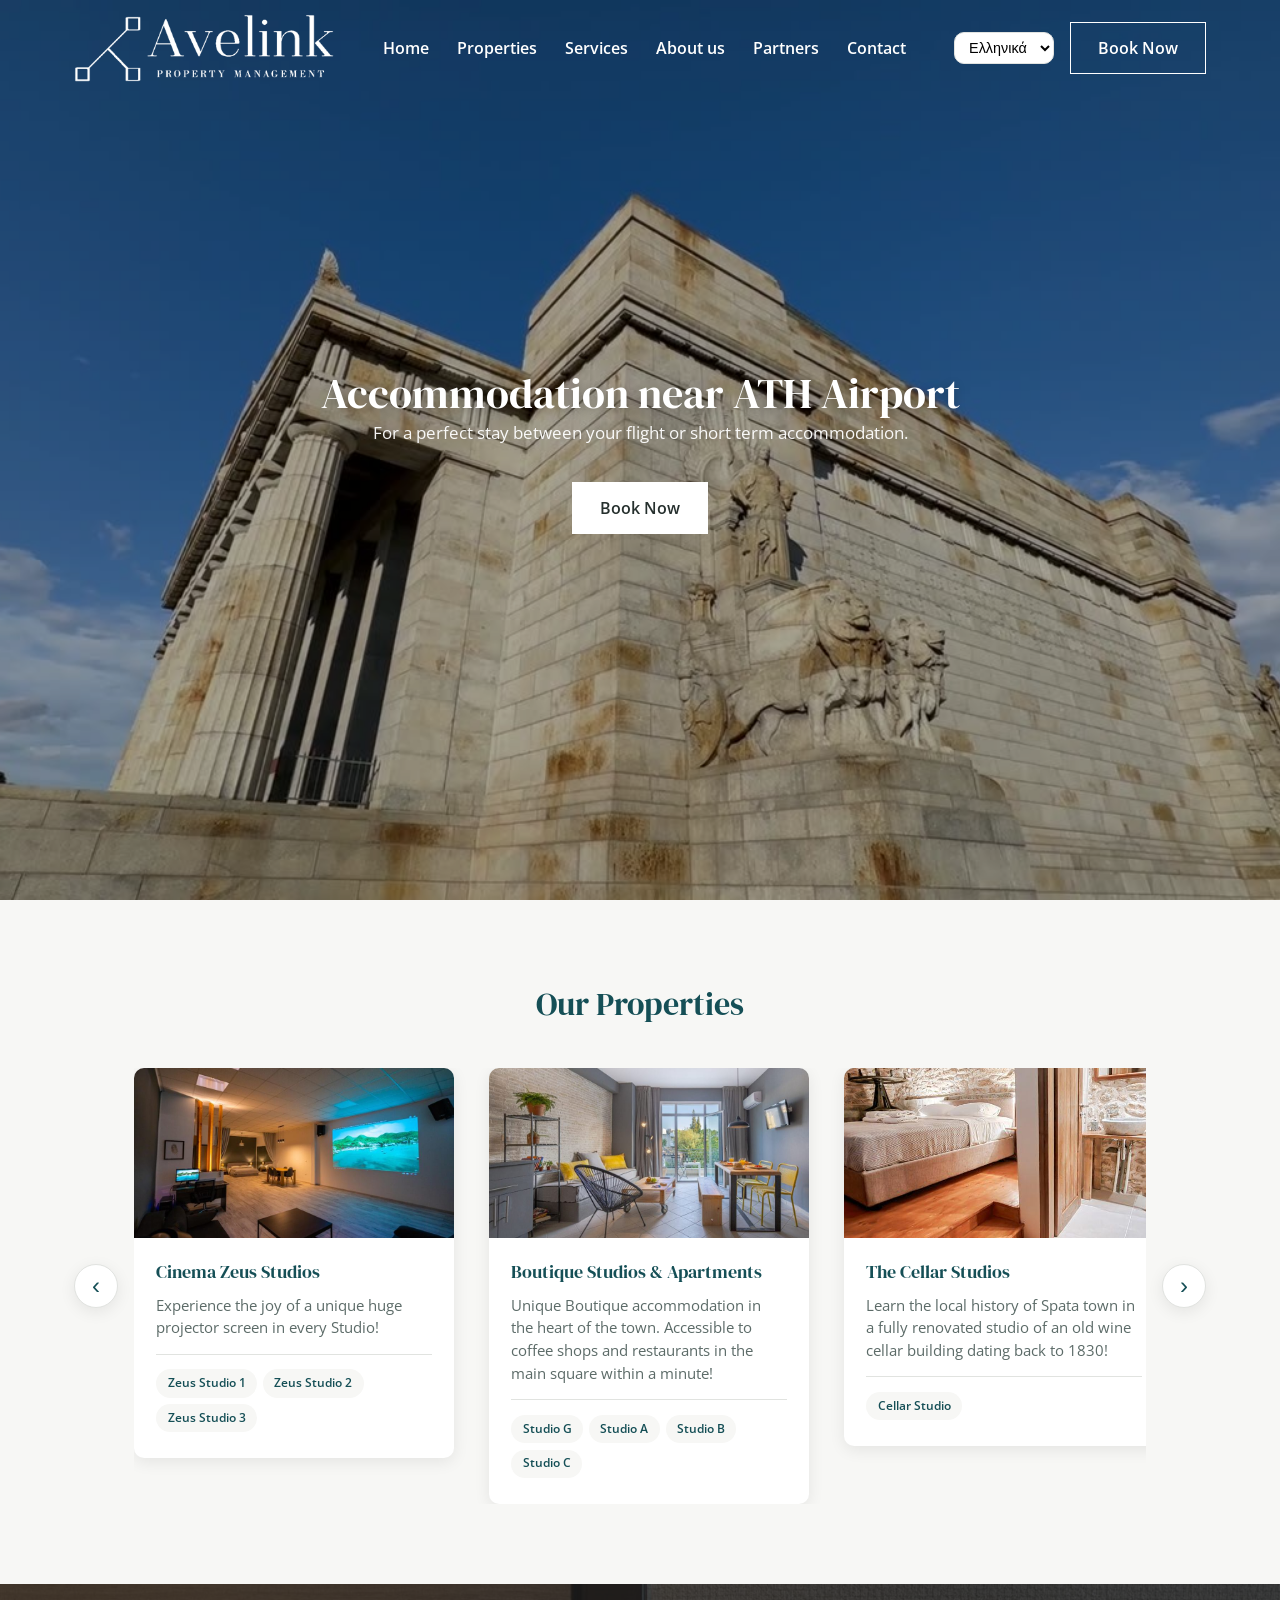
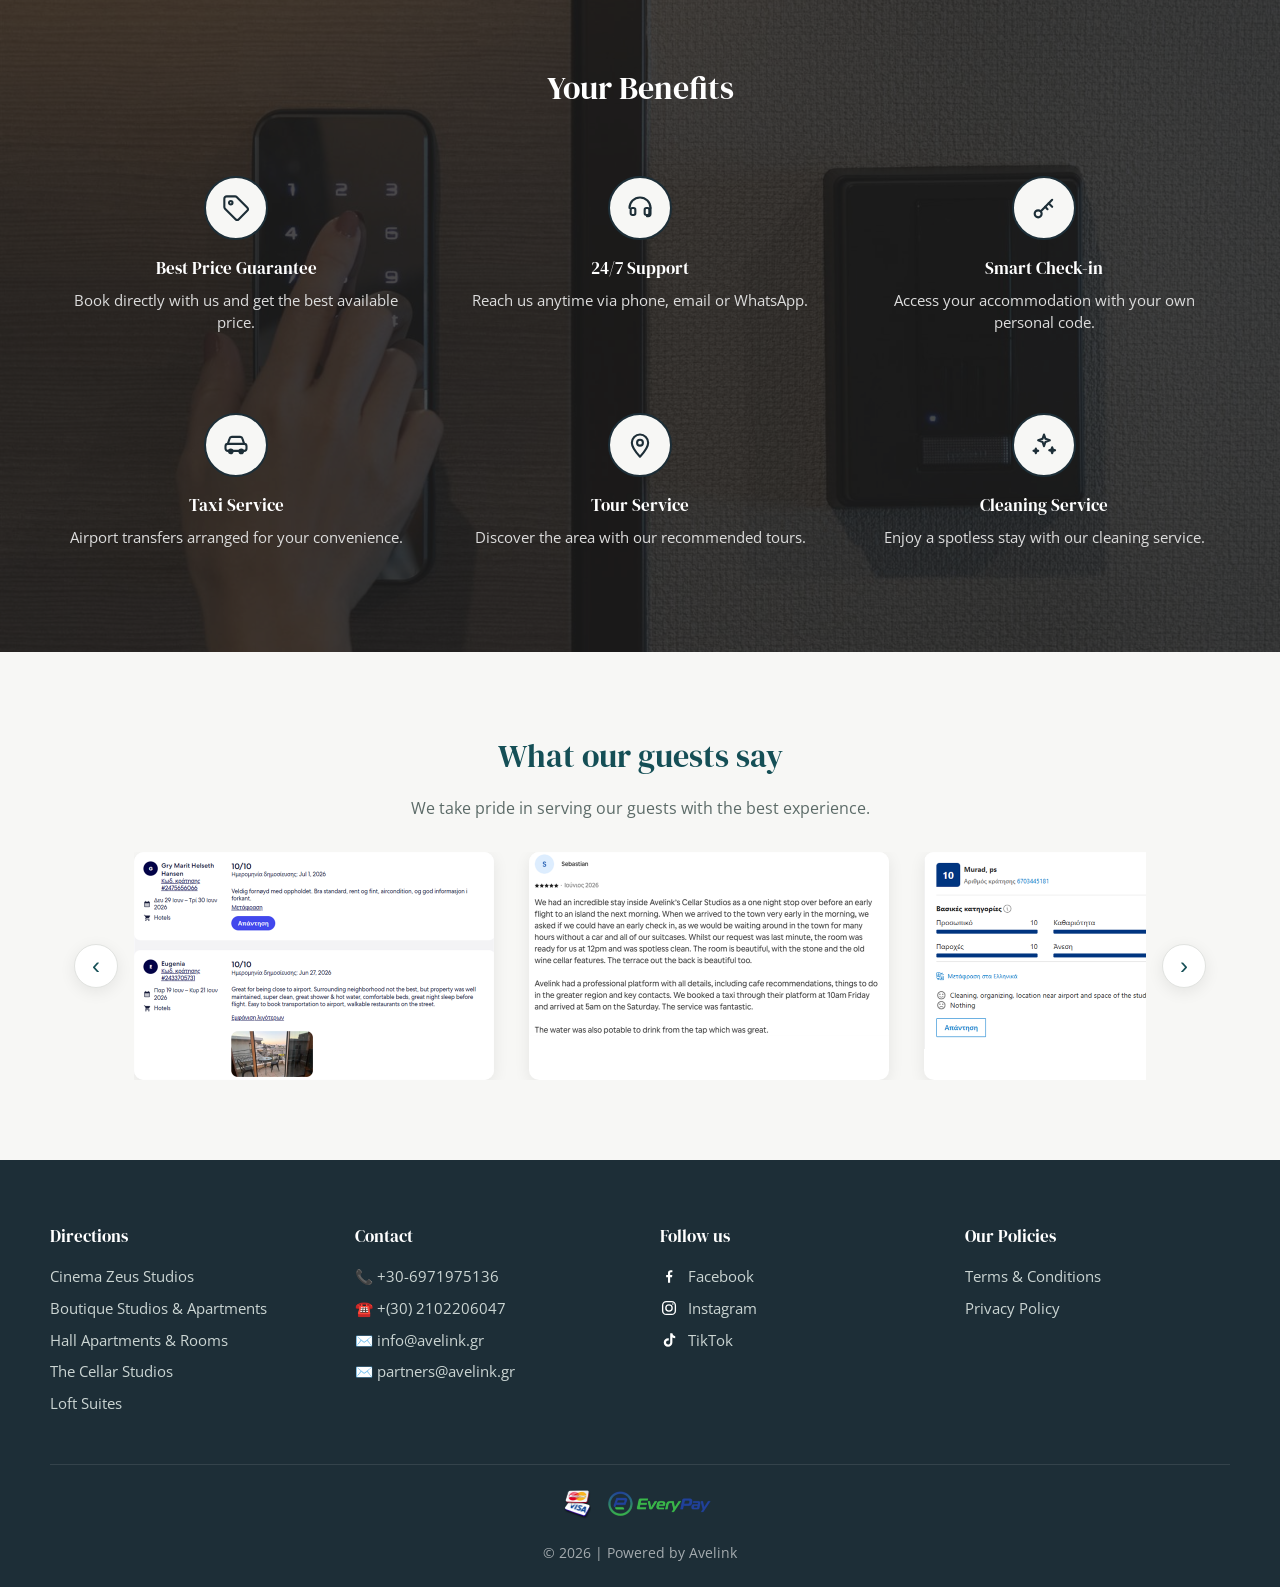
==== index.html @ b7f8fc35 "Update Facebook and Instagram footer links (all pages) Co-Authored-By: Claude Sonnet 5 <noreply@anth" ====
<!DOCTYPE html>
<html lang="el">
<head>
  <meta charset="UTF-8">
  <meta name="viewport" content="width=device-width, initial-scale=1.0">
  <title>Stay near Athens airport. Collection of apartments &amp; studios</title>
  <meta name="description" content="Avelink offers hotel, apartments and rooms near Athens airport for a perfect stay between your flights or a short term visit to Athens.">
  <meta property="og:title" content="Stay near Athens airport. Collection of apartments &amp; studios">
  <meta property="og:description" content="Avelink offers hotel, apartments and rooms near Athens airport for a perfect stay between your flights or a short term visit to Athens.">

  <!-- Ίδιες γραμματοσειρές με το avelink.gr: DM Serif Display (τίτλοι) + Open Sans (κείμενο) -->
  <link rel="icon" href="images/favicon-32x32.png" sizes="32x32" type="image/png">
  <link rel="icon" href="images/favicon-192x192.png" sizes="192x192" type="image/png">
  <link rel="preconnect" href="https://fonts.googleapis.com">
  <link rel="preconnect" href="https://fonts.gstatic.com" crossorigin>
  <link href="https://fonts.googleapis.com/css2?family=DM+Serif+Display&family=Open+Sans:wght@400;600;700&display=swap" rel="stylesheet">

  <link rel="stylesheet" href="css/style.css">
</head>
<body>

  <!-- ============ HEADER / NAVIGATION ============ -->
  <header class="site-header">
    <nav class="navbar">
      <div class="navbar__logo">
        <a href="index.html">
          <img src="images/logo-white.png" alt="Avelink" class="navbar__logo-img navbar__logo-img--white">
          <img src="images/logo-color.png" alt="Avelink" class="navbar__logo-img navbar__logo-img--color">
        </a>
      </div>

      <ul class="navbar__menu" id="navbarMenu">
        <li><a href="index.html">Home</a></li>
        <li><a href="index.html#properties">Properties</a></li>
        <li class="has-dropdown">
          <a href="#services">Services</a>
          <ul class="dropdown">
            <li><a href="taxi-service.html">Taxi Service</a></li>
            <li><a href="tour-service.html">Tour Service</a></li>
          </ul>
        </li>
        <li><a href="about.html">About us</a></li>
        <li><a href="partners.html">Partners</a></li>
        <li><a href="#contact">Contact</a></li>
      </ul>

      <div class="navbar__actions">
        <select class="lang-select">
          <option value="el">Ελληνικά</option>
          <option value="en">English</option>
        </select>
        <a href="https://menoapartments.reserve-online.net/" class="btn btn--book" target="_blank" rel="noopener">Book Now</a>
      </div>

      <button class="navbar__toggle" id="navbarToggle" aria-label="Toggle menu" aria-expanded="false" aria-controls="navbarMenu">
        <span></span>
        <span></span>
        <span></span>
      </button>
    </nav>
  </header>

  <!-- ============ HERO SECTION ============ -->
  <section id="home" class="hero">
    <video class="hero__video" autoplay muted loop playsinline poster="images/hero-poster.jpg">
      <source src="video/hero.mp4" type="video/mp4">
    </video>
    <div class="hero__overlay"></div>
    <div class="hero__content">
      <h1>Accommodation near ATH Airport</h1>
      <p>For a perfect stay between your flight or short term accommodation.</p>
      <div class="hero__buttons">
        <a href="https://menoapartments.reserve-online.net/" class="btn btn--book" target="_blank" rel="noopener">Book Now</a>
      </div>
    </div>
  </section>

  <!-- ============ PROPERTIES SECTION ============ -->
  <section id="properties" class="properties">
    <h2 class="section-title">Our Properties</h2>

    <div class="carousel carousel--properties">
      <button class="carousel__arrow carousel__arrow--prev" aria-label="Previous property">&#8249;</button>

      <div class="carousel__viewport">
        <div class="carousel__track">

          <div class="carousel__slide">
            <article class="property-card">
              <div class="property-card__image">
                <img src="images/cinema-zeus.jpg" alt="Cinema Zeus Studios" loading="lazy">
              </div>
              <div class="property-card__body">
                <h3>Cinema Zeus Studios</h3>
                <p>Experience the joy of a unique huge projector screen in every Studio!</p>
                <ul class="property-card__rooms">
                  <li><a href="https://avelink.reserve-online.net/property/CINEMAZEUS/ZEUS1" target="_blank" rel="noopener">Zeus Studio 1</a></li>
                  <li><a href="https://avelink.reserve-online.net/property/CINEMAZEUS/ZEUS2" target="_blank" rel="noopener">Zeus Studio 2</a></li>
                  <li><a href="https://avelink.reserve-online.net/property/CINEMAZEUS/ZEUS3" target="_blank" rel="noopener">Zeus Studio 3</a></li>
                </ul>
              </div>
            </article>
          </div>

          <div class="carousel__slide">
            <article class="property-card">
              <div class="property-card__image">
                <img src="images/boutique.jpg" alt="Boutique Studios &amp; Apartments" loading="lazy">
              </div>
              <div class="property-card__body">
                <h3>Boutique Studios &amp; Apartments</h3>
                <p>Unique Boutique accommodation in the heart of the town. Accessible to coffee shops and restaurants in the main square within a minute!</p>
                <ul class="property-card__rooms">
                  <li><a href="https://avelink.reserve-online.net/property/CINEMAZEUS/BTQG" target="_blank" rel="noopener">Studio G</a></li>
                  <li><a href="https://avelink.reserve-online.net/property/CINEMAZEUS/BTQA" target="_blank" rel="noopener">Studio A</a></li>
                  <li><a href="https://avelink.reserve-online.net/property/CINEMAZEUS/BTQB" target="_blank" rel="noopener">Studio B</a></li>
                  <li><a href="https://avelink.reserve-online.net/property/CINEMAZEUS/BTQC" target="_blank" rel="noopener">Studio C</a></li>
                </ul>
              </div>
            </article>
          </div>

          <div class="carousel__slide">
            <article class="property-card">
              <div class="property-card__image">
                <img src="images/cellar.jpg" alt="The Cellar Studios" loading="lazy">
              </div>
              <div class="property-card__body">
                <h3>The Cellar Studios</h3>
                <p>Learn the local history of Spata town in a fully renovated studio of an old wine cellar building dating back to 1830!</p>
                <ul class="property-card__rooms">
                  <li><a href="https://avelink.reserve-online.net/property/CINEMAZEUS/TCS1" target="_blank" rel="noopener">Cellar Studio</a></li>
                </ul>
              </div>
            </article>
          </div>

          <div class="carousel__slide">
            <article class="property-card">
              <div class="property-card__image">
                <img src="images/hall.jpg" alt="Hall Apartments &amp; Rooms" loading="lazy">
              </div>
              <div class="property-card__body">
                <h3>Hall Apartments &amp; Rooms</h3>
                <p>Newly renovated Neoclassical building for the lovers of classics!</p>
                <ul class="property-card__rooms">
                  <li><a href="https://avelink.reserve-online.net/property/CINEMAZEUS/HALL1" target="_blank" rel="noopener">Hall Superior Apartment 1</a></li>
                  <li><a href="https://avelink.reserve-online.net/property/CINEMAZEUS/HALL2" target="_blank" rel="noopener">Hall room 2</a></li>
                  <li><a href="https://avelink.reserve-online.net/property/CINEMAZEUS/HALL3" target="_blank" rel="noopener">Hall room 3</a></li>
                  <li><a href="https://avelink.reserve-online.net/property/CINEMAZEUS/HALL4" target="_blank" rel="noopener">Hall Apartment 4</a></li>
                </ul>
              </div>
            </article>
          </div>

          <div class="carousel__slide">
            <article class="property-card">
              <div class="property-card__image">
                <img src="images/loft.jpg" alt="Loft Suites" loading="lazy">
              </div>
              <div class="property-card__body">
                <h3>Loft Suites</h3>
                <p>Unique loft accommodation in the absolute center of town. Steps away from the best coffee shops and dining options in the main square!</p>
                <ul class="property-card__rooms">
                  <li><a href="https://avelink.reserve-online.net/property/CINEMAZEUS/LOFT1" target="_blank" rel="noopener">Loft Suites</a></li>
                </ul>
              </div>
            </article>
          </div>

        </div>
      </div>

      <button class="carousel__arrow carousel__arrow--next" aria-label="Next property">&#8250;</button>
    </div>
  </section>

  <!-- ============ YOUR BENEFITS SECTION ============
       Background photo + darken filter, αυτολεξεί τεχνική από avelink.gr
       (background-image + filter: brightness(24%) contrast(81%)). -->
  <section id="benefits" class="benefits benefits--photo">
    <h2 class="section-title">Your Benefits</h2>

    <div class="benefits__grid">
      <div class="benefit-card">
        <div class="benefit-card__icon">
          <svg viewBox="0 0 24 24" fill="none" stroke="currentColor" stroke-width="1.8" stroke-linecap="round" stroke-linejoin="round">
            <path d="M12.59 2.59A2 2 0 0 0 11.17 2H4a2 2 0 0 0-2 2v7.17a2 2 0 0 0 .59 1.41l9 9a2 2 0 0 0 2.82 0l7.17-7.17a2 2 0 0 0 0-2.82l-9-9Z"/>
            <circle cx="7.5" cy="7.5" r="1.5"/>
          </svg>
        </div>
        <h3>Best Price Guarantee</h3>
        <p>Book directly with us and get the best available price.</p>
      </div>

      <div class="benefit-card">
        <div class="benefit-card__icon">
          <svg viewBox="0 0 24 24" fill="none" stroke="currentColor" stroke-width="1.8" stroke-linecap="round" stroke-linejoin="round">
            <path d="M3 12a9 9 0 0 1 18 0"/>
            <path d="M21 12v5a2 2 0 0 1-2 2h-1"/>
            <rect x="16" y="12" width="4" height="6" rx="1.5"/>
            <rect x="4" y="12" width="4" height="6" rx="1.5"/>
          </svg>
        </div>
        <h3>24/7 Support</h3>
        <p>Reach us anytime via phone, email or WhatsApp.</p>
      </div>

      <div class="benefit-card">
        <div class="benefit-card__icon">
          <svg viewBox="0 0 24 24" fill="none" stroke="currentColor" stroke-width="1.8" stroke-linecap="round" stroke-linejoin="round">
            <circle cx="7" cy="17" r="3"/>
            <path d="M9.5 14.5 19 5"/>
            <path d="M16 8l3 3"/>
            <path d="M13 11l2 2"/>
          </svg>
        </div>
        <h3>Smart Check-in</h3>
        <p>Access your accommodation with your own personal code.</p>
      </div>

      <div class="benefit-card">
        <div class="benefit-card__icon">
          <svg viewBox="0 0 24 24" fill="none" stroke="currentColor" stroke-width="1.8" stroke-linecap="round" stroke-linejoin="round">
            <path d="M5 11l1.5-4.5A2 2 0 0 1 8.4 5h7.2a2 2 0 0 1 1.9 1.5L19 11"/>
            <rect x="3" y="11" width="18" height="6" rx="2"/>
            <circle cx="7.5" cy="17.5" r="1.5"/>
            <circle cx="16.5" cy="17.5" r="1.5"/>
          </svg>
        </div>
        <h3>Taxi Service</h3>
        <p>Airport transfers arranged for your convenience.</p>
      </div>

      <div class="benefit-card">
        <div class="benefit-card__icon">
          <svg viewBox="0 0 24 24" fill="none" stroke="currentColor" stroke-width="1.8" stroke-linecap="round" stroke-linejoin="round">
            <path d="M12 22s7-7.58 7-12a7 7 0 1 0-14 0c0 4.42 7 12 7 12z"/>
            <circle cx="12" cy="10" r="2.5"/>
          </svg>
        </div>
        <h3>Tour Service</h3>
        <p>Discover the area with our recommended tours.</p>
      </div>

      <div class="benefit-card">
        <div class="benefit-card__icon">
          <svg viewBox="0 0 24 24" fill="none" stroke="currentColor" stroke-width="1.8" stroke-linecap="round" stroke-linejoin="round">
            <path d="M12 3l1.2 3.6L17 8l-3.8 1.4L12 13l-1.2-3.6L7 8l3.8-1.4L12 3z"/>
            <path d="M19 14l.6 1.8 1.9.7-1.9.7L19 19l-.6-1.8-1.9-.7 1.9-.7L19 14z"/>
            <path d="M5 15l.5 1.5L7 17l-1.5.5L5 19l-.5-1.5L3 17l1.5-.5L5 15z"/>
          </svg>
        </div>
        <h3>Cleaning Service</h3>
        <p>Enjoy a spotless stay with our cleaning service.</p>
      </div>
    </div>
  </section>

  <!-- ============ REVIEWS / COMMENTS ============
       Carousel με πραγματικά screenshots κριτικών πελατών, στην ίδια
       σειρά και με ίδια λογική (autoplay, infinite loop, pause on hover)
       όπως στο πραγματικό avelink.gr. -->
  <section id="reviews" class="reviews">
    <h2 class="section-title">What our guests say</h2>
    <p class="reviews__subtitle">We take pride in serving our guests with the best experience.</p>

    <div class="carousel carousel--reviews">
      <button class="carousel__arrow carousel__arrow--prev" aria-label="Previous review">&#8249;</button>

      <div class="carousel__viewport">
        <div class="carousel__track">
          <div class="carousel__slide"><img src="images/reviews/review-1.png" alt="Customer review screenshot 1" loading="lazy"></div>
          <div class="carousel__slide"><img src="images/reviews/review-2.png" alt="Customer review screenshot 2" loading="lazy"></div>
          <div class="carousel__slide"><img src="images/reviews/review-3.png" alt="Customer review screenshot 3" loading="lazy"></div>
          <div class="carousel__slide"><img src="images/reviews/review-4.png" alt="Customer review screenshot 4" loading="lazy"></div>
        </div>
      </div>

      <button class="carousel__arrow carousel__arrow--next" aria-label="Next review">&#8250;</button>
    </div>
  </section>

  <!-- ============ FOOTER ============ -->
  <footer id="contact" class="site-footer">
    <div class="footer__grid">

      <div class="footer__col">
        <h4>Directions</h4>
        <ul>
          <li><a href="https://www.google.com/maps/place/Cinema+Zeus+Studios/@37.9588543,23.9221323,18z/data=!4m9!3m8!1s0x14a19b4ba147fa73:0x21a8716883512f60!5m2!4m1!1i2!8m2!3d37.9594385!4d23.9235878!16s%2Fg%2F11jn3bsspl" target="_blank" rel="noopener">Cinema Zeus Studios</a></li>
          <li><a href="https://www.google.com/maps/place/Boutique+Studios+%26+Apartments/@37.9610738,23.9150298,19z/data=!4m6!3m5!1s0x14a19bf239e1ccbb:0x763ece8b5134db16!8m2!3d37.9614839!4d23.9154619!16s%2Fg%2F11sqcvvf23" target="_blank" rel="noopener">Boutique Studios &amp; Apartments</a></li>
          <li><a href="https://www.google.com/maps/place/Hall+Apartments+%26+Rooms/@37.9597885,23.9163919,19z/data=!4m9!3m8!1s0x14a19b7233044201:0xbeb8501b029a70ab!5m2!4m1!1i2!8m2!3d37.959919!4d23.9161556!16s%2Fg%2F11s1tx528l" target="_blank" rel="noopener">Hall Apartments &amp; Rooms</a></li>
          <li><a href="https://tinyurl.com/2p86tsnh" target="_blank" rel="noopener">The Cellar Studios</a></li>
          <li><a href="https://www.google.com/maps/place/Spata+center+loft/@37.9619391,23.915207,150m/data=!3m1!1e3!4m14!1m2!2m1!1sloft+studios+spata+!3m10!1s0x14a19a850db42745:0x6afe5a54d5dfa51a!5m2!4m1!1i2!8m2!3d37.962059!4d23.9155693!15sChJsb2Z0IHN0dWRpb3Mgc3BhdGGSAQ92YWNhdGlvbl9yZW50YWzgAQA!16s%2Fg%2F11zkwgf72q!17BQ0FF?entry=ttu&g_ep=EgoyMDI2MDgxOS4wIKXMDSoASAFQAw%3D%3D" target="_blank" rel="noopener">Loft Suites</a></li>
        </ul>
      </div>

      <div class="footer__col">
        <h4>Contact</h4>
        <ul>
          <li>📞 +30-6971975136</li>
          <li>☎️ +(30) 2102206047</li>
          <li>✉️ info@avelink.gr</li>
          <li>✉️ partners@avelink.gr</li>
        </ul>
      </div>

      <div class="footer__col">
        <h4>Follow us</h4>
        <ul class="footer__social">
          <li><a href="https://www.facebook.com/share/18vfhLD9Ee/" target="_blank" rel="noopener">
            <svg class="social-icon" viewBox="0 0 24 24" fill="#fff" aria-hidden="true"><path d="M13.5 21v-7.5h2.5l.4-3H13.5V8.5c0-.87.24-1.46 1.5-1.46H16.5V4.35C16.24 4.32 15.34 4.24 14.3 4.24c-2.16 0-3.64 1.32-3.64 3.75V10.5H8.2v3h2.46V21h2.84Z"/></svg>
            Facebook
          </a></li>
          <li><a href="https://www.instagram.com/avelinkgr?igsi=MW1id2Q2aWJsYWd6Mg==" target="_blank" rel="noopener">
            <svg class="social-icon" viewBox="0 0 24 24" fill="none" stroke="#fff" stroke-width="1.8" aria-hidden="true"><rect x="3.5" y="3.5" width="17" height="17" rx="5"/><circle cx="12" cy="12" r="4.2"/><circle cx="17.2" cy="6.8" r="1" fill="#fff" stroke="none"/></svg>
            Instagram
          </a></li>
          <li><a href="https://www.tiktok.com/@avelink.gr?is_from_webapp=1&sender_device=pc" target="_blank" rel="noopener">
            <svg class="social-icon" viewBox="0 0 24 24" fill="#fff" aria-hidden="true"><path d="M16.5 3c.3 2.1 1.7 3.6 3.8 3.9v2.9c-1.3-.03-2.6-.4-3.8-1.1v6.6c0 3.2-2.6 5.7-5.8 5.7S5 18.5 5 15.3s2.6-5.7 5.8-5.7c.3 0 .6.02.9.06v3c-.3-.1-.6-.14-.9-.14-1.5 0-2.7 1.2-2.7 2.7s1.2 2.7 2.7 2.7 2.8-1.1 2.8-2.7V3h3Z"/></svg>
            TikTok
          </a></li>
        </ul>
      </div>

      <div class="footer__col">
        <h4>Our Policies</h4>
        <ul>
          <li><a href="terms-and-conditions.html">Terms &amp; Conditions</a></li>
          <li><a href="privacy-policy.html">Privacy Policy</a></li>
        </ul>
      </div>

    </div>

    <div class="footer__payments">
      <img src="images/payment-cards.png" alt="Visa, Mastercard" class="payment-icon">
      <img src="images/payment-everypay.png" alt="EveryPay" class="payment-icon">
    </div>

    <div class="footer__bottom">
      <p>&copy; 2026 | Powered by Avelink</p>
    </div>
  </footer>

  <script src="js/script.js"></script>
</body>
</html>
---- css/style.css ----
/* =========================================================
   AVELINK PRACTICE — style.css
   Placeholder χρώματα/εικόνες, φτιαγμένο για εξάσκηση.
   ========================================================= */

/* ---------- Reset & base ---------- */
*,
*::before,
*::after {
  box-sizing: border-box;
  margin: 0;
  padding: 0;
}

html {
  scroll-behavior: smooth;
}

body {
  font-family: "Open Sans", "Segoe UI", Roboto, Arial, sans-serif;
  color: var(--color-text);
  background: var(--color-bg);
  line-height: 1.5;
}

/* Ίδια γραμματοσειρά τίτλων με το avelink.gr */
h1, h2, h3, h4, h5, h6 {
  font-family: "DM Serif Display", Georgia, serif;
  font-weight: 400;
}

ul {
  list-style: none;
}

a {
  text-decoration: none;
  color: inherit;
}

img {
  max-width: 100%;
  display: block;
}

/* ---------- Design tokens (placeholder palette) ---------- */
:root {
  --color-primary: #1f6f78;   /* πράσινο-μπλε πρωτεύον */
  --color-primary-dark: #154f56;
  --color-accent: #e8985e;    /* πορτοκαλί accent */
  --color-brand-green: var(--color-footer-bg); /* πάντα ίδιο με το φόντο του footer */
  --color-brand-green-dark: #141f25; /* σκουρότερη απόχρωση για hover */
  --color-bg: #f7f7f5;
  --color-surface: #ffffff;
  --color-text: #26302e;
  --color-text-muted: #5c6b68;
  --color-border: #e1e3e0;

  --color-footer-bg: #1d2e37; /* λίγο πιο ανοιχτό από πριν */
  --color-footer-text: #cbd5d3;

  --radius: 10px;
  --shadow: 0 4px 16px rgba(0, 0, 0, 0.08);
  --max-width: 1180px;
  --header-height: 96px;
}

.section-title {
  text-align: center;
  font-size: 2rem;
  color: var(--color-primary-dark);
  margin-bottom: 2.5rem;
}

/* ---------- Buttons ---------- */
.btn {
  display: inline-block;
  padding: 0.8rem 1.7rem;
  /* Τετράγωνο περίγραμμα σε όλα τα κουμπιά — border-radius: 0, ίδιο με
     τα κουμπιά (π.χ. "BOOK NOW") του πραγματικού avelink.gr. */
  border-radius: 0;
  font-weight: 600;
  transition: transform 0.15s ease, box-shadow 0.15s ease, background 0.15s ease;
}

.btn--primary {
  background: var(--color-accent);
  color: #fff;
}

.btn--primary:hover {
  background: #d97f3f;
  transform: translateY(-2px);
}

.btn--secondary {
  background: transparent;
  color: #fff;
  border: 2px solid #fff;
}

.btn--secondary:hover {
  background: rgba(255, 255, 255, 0.15);
  transform: translateY(-2px);
}

/* Μαύρο κουμπί (π.χ. "Book your transfer") — πιο σοβαρό/ουδέτερο ύφος
   αντί για το πορτοκαλί accent του .btn--primary. */
.btn--dark {
  background: #1a1a1a;
  color: #fff;
}

.btn--dark:hover {
  background: #000;
  transform: translateY(-2px);
}

/* Σκούρο πράσινο κουμπί (π.χ. "Book your tour") — ίδιο βαθύ πράσινο-μπλε
   με τους τίτλους/hover χρώματα του site (--color-primary-dark). */
.btn--green {
  background: var(--color-primary-dark);
  color: #fff;
}

.btn--green:hover {
  background: var(--color-primary);
  transform: translateY(-2px);
}

/* "Book Now" στο header — λευκό ghost button όπως στο avelink.gr:
   διάφανο φόντο/λευκό περίγραμμα, γεμίζει λευκό στο hover. Μόλις το
   header γίνει συμπαγές (λευκό φόντο), γυρνάει σε συμπαγές accent
   ώστε να παραμένει ορατό. */
.btn--book {
  background: transparent;
  color: #fff;
  border: 1px solid #fff;
}

.btn--book:hover {
  background: #fff;
  color: var(--color-primary-dark);
}

/* Μόλις γίνει scroll (συμπαγές header), το Book Now γίνεται πράσινο —
   ίδιο πράσινο με το σήμα του Avelink (sampled από το logo mark) */
.site-header--solid .btn--book {
  background: var(--color-brand-green);
  color: #fff;
  border-color: var(--color-brand-green);
}

.site-header--solid .btn--book:hover {
  background: var(--color-brand-green-dark);
  border-color: var(--color-brand-green-dark);
}

/* Το "Book Now" μέσα στο hero είναι πάντα συμπαγές λευκό με σκούρο
   κείμενο, ίδιο με το αντίστοιχο κουμπί του avelink.gr — ανεξάρτητο
   από την κατάσταση (διάφανο/συμπαγές) του header. */
.hero__buttons .btn--book {
  background: #fff;
  color: var(--color-text);
  border-color: #fff;
}

.hero__buttons .btn--book:hover {
  background: #f0f0f0;
  color: var(--color-text);
}

/* =========================================================
   HEADER / NAVIGATION
   ========================================================= */
.site-header {
  position: fixed;
  top: 0;
  left: 0;
  right: 0;
  z-index: 200;
  background: transparent;
  box-shadow: none;
  transition: background 0.25s ease, box-shadow 0.25s ease;
}

/* Μόλις γίνει scroll, το header "συμπαγιάζει" (λευκό φόντο + σκούρο κείμενο) */
.site-header.site-header--solid {
  background: var(--color-surface);
  box-shadow: var(--shadow);
}

.navbar {
  max-width: var(--max-width);
  height: var(--header-height);
  margin: 0 auto;
  padding: 0 1.5rem;
  display: flex;
  align-items: center;
  justify-content: space-between;
  gap: 1.5rem;
}

.navbar__logo a {
  display: block;
  line-height: 0;
}

.navbar__logo-img {
  height: 68px;
  width: auto;
  display: block;
}

/* Άσπρο λογότυπο πάνω στο διάφανο header (video/gradient), έγχρωμο
   μόλις γίνει συμπαγές (scroll) */
.navbar__logo-img--color {
  display: none;
}

.site-header--solid .navbar__logo-img--white {
  display: none;
}

.site-header--solid .navbar__logo-img--color {
  display: block;
}

.navbar__menu {
  display: flex;
  gap: 1.75rem;
  flex: 1;
  justify-content: center;
}

.navbar__menu > li {
  position: relative;
}

.navbar__menu > li > a {
  font-weight: 600;
  color: #fff;
  padding: 0.5rem 0;
  transition: color 0.15s ease;
}

.site-header--solid .navbar__menu > li > a {
  color: var(--color-text);
}

.navbar__menu > li > a:hover {
  color: var(--color-accent);
}

.site-header--solid .navbar__menu > li > a:hover {
  color: var(--color-primary);
}

/* Dropdown (Services) */
.has-dropdown .dropdown {
  position: absolute;
  top: 100%;
  left: 0;
  min-width: 180px;
  background: var(--color-surface);
  border-radius: var(--radius);
  box-shadow: var(--shadow);
  padding: 0.5rem 0;
  opacity: 0;
  visibility: hidden;
  transform: translateY(8px);
  transition: all 0.15s ease;
}

.has-dropdown:hover .dropdown,
.has-dropdown.is-open .dropdown {
  opacity: 1;
  visibility: visible;
  transform: translateY(0);
}

.dropdown li a {
  display: block;
  padding: 0.6rem 1.2rem;
  color: var(--color-text);
}

.dropdown li a:hover {
  background: var(--color-bg);
  color: var(--color-primary);
}

.navbar__actions {
  display: flex;
  align-items: center;
  gap: 1rem;
}

.lang-select {
  border: 1px solid var(--color-border);
  border-radius: var(--radius);
  padding: 0.4rem 0.6rem;
  background: var(--color-surface);
  font-size: 0.9rem;
}

/* Hamburger (mobile) */
.navbar__toggle {
  display: none;
  flex-direction: column;
  justify-content: center;
  gap: 5px;
  width: 34px;
  height: 34px;
  background: none;
  border: none;
  cursor: pointer;
}

.navbar__toggle span {
  display: block;
  height: 2px;
  width: 100%;
  background: #fff;
  border-radius: 2px;
  transition: transform 0.2s ease, opacity 0.2s ease, background 0.25s ease;
}

.site-header--solid .navbar__toggle span {
  background: var(--color-text);
}

/* =========================================================
   HERO
   ========================================================= */
.hero {
  position: relative;
  min-height: 100vh;
  min-height: 100dvh; /* σωστό ύψος σε mobile browsers (χωρίς τα address bars) */
  display: flex;
  align-items: center;
  justify-content: center;
  text-align: center;
  color: #fff;
  background: linear-gradient(135deg, var(--color-primary) 0%, var(--color-primary-dark) 100%);
  overflow: hidden;
}

/* Background hero video (index.html) */
.hero__video {
  position: absolute;
  inset: 0;
  width: 100%;
  height: 100%;
  object-fit: cover;
  z-index: 0;
}

/* decorative shapes — μένουν ορατά μόνο όταν ΔΕΝ υπάρχει video (fallback gradient) */
.hero::before,
.hero::after {
  content: "";
  position: absolute;
  border-radius: 50%;
  background: rgba(255, 255, 255, 0.08);
  z-index: -1;
}

.hero::before {
  width: 420px;
  height: 420px;
  top: -140px;
  right: -100px;
}

.hero::after {
  width: 300px;
  height: 300px;
  bottom: -120px;
  left: -80px;
  background: rgba(232, 152, 94, 0.18);
}

.hero__overlay {
  position: absolute;
  inset: 0;
  background: rgba(0, 0, 0, 0.35);
  z-index: 1;
}

.hero__content {
  position: relative;
  z-index: 2;
  max-width: 900px;
  padding: 0 1.5rem;
}

.hero__content h1 {
  font-size: clamp(2rem, 5vw, 2.625rem);
  font-weight: 400;
  line-height: 1.3;
  margin-bottom: 0;
  text-shadow: 0 2px 10px rgba(0, 0, 0, 0.25);
}

.hero__content p {
  font-size: 1.0625rem;
  line-height: 1.41;
  margin-bottom: 2.3125rem;
  opacity: 0.95;
}

.hero__buttons {
  display: flex;
  gap: 1rem;
  justify-content: center;
  flex-wrap: wrap;
}

/* =========================================================
   PROPERTIES
   ========================================================= */
.properties {
  max-width: var(--max-width);
  margin: 0 auto;
  padding: 5rem 1.5rem;
  /* Το header είναι fixed (--header-height), οπότε χωρίς αυτό το anchor
     scroll (π.χ. από το nav link "Properties") θα προσγείωνε ακριβώς στην
     κορυφή του section, κρύβοντας τον τίτλο "Our Properties" πίσω από το
     header και αφήνοντας ορατό μόνο το carousel. */
  scroll-margin-top: var(--header-height);
}

.properties__grid {
  display: grid;
  grid-template-columns: repeat(auto-fit, minmax(230px, 1fr));
  gap: 1.75rem;
}

.property-card {
  background: var(--color-surface);
  border-radius: var(--radius);
  overflow: hidden;
  box-shadow: var(--shadow);
  transition: transform 0.2s ease, box-shadow 0.2s ease;
}

.property-card:hover {
  transform: translateY(-6px);
  box-shadow: 0 10px 24px rgba(0, 0, 0, 0.12);
}

.property-card__image {
  height: 170px;
  overflow: hidden;
  background: var(--color-bg);
}

.property-card__image img {
  width: 100%;
  height: 100%;
  object-fit: cover;
  display: block;
  transition: transform 0.3s ease;
}

.property-card:hover .property-card__image img {
  transform: scale(1.06);
}

/* placeholder εικόνων — διαφορετικό χρώμα ανά κάρτα */
.placeholder-img {
  background: linear-gradient(135deg, var(--color-primary) 0%, var(--color-accent) 100%);
}

.property-card:nth-child(1) .placeholder-img {
  background: linear-gradient(135deg, #1f6f78, #59b0a8);
}
.property-card:nth-child(2) .placeholder-img {
  background: linear-gradient(135deg, #6a4c93, #a084ca);
}
.property-card:nth-child(3) .placeholder-img {
  background: linear-gradient(135deg, #b5563c, #e8985e);
}
.property-card:nth-child(4) .placeholder-img {
  background: linear-gradient(135deg, #2e5077, #4d84b0);
}
.property-card:nth-child(5) .placeholder-img {
  background: linear-gradient(135deg, #3c7a56, #7fb88f);
}

.property-card__body {
  padding: 1.25rem 1.4rem 1.6rem;
}

.property-card__body h3 {
  color: var(--color-primary-dark);
  margin-bottom: 0.5rem;
  font-size: 1.15rem;
}

.property-card__body p {
  color: var(--color-text-muted);
  font-size: 0.95rem;
}

/* Room-type links μέσα σε κάθε property card — αυτολεξεί hyperlinks
   προς το πραγματικό booking engine (avelink.reserve-online.net),
   όπως ακριβώς και στο avelink.gr */
.property-card__rooms {
  display: flex;
  flex-wrap: wrap;
  gap: 0.4rem;
  margin-top: 0.9rem;
  padding-top: 0.9rem;
  border-top: 1px solid var(--color-border);
}

.property-card__rooms a {
  display: inline-block;
  font-size: 0.78rem;
  font-weight: 600;
  padding: 0.3rem 0.7rem;
  border-radius: 20px;
  background: var(--color-bg);
  color: var(--color-primary-dark);
  transition: background 0.15s ease, color 0.15s ease;
}

.property-card__rooms a:hover {
  background: var(--color-primary);
  color: #fff;
}

/* =========================================================
   YOUR BENEFITS
   ========================================================= */
.benefits {
  background: var(--color-surface);
  padding: 5rem 1.5rem;
  border-top: 1px solid var(--color-border);
  border-bottom: 1px solid var(--color-border);
}

.benefits__grid {
  max-width: var(--max-width);
  margin: 0 auto;
  display: grid;
  grid-template-columns: repeat(auto-fit, minmax(220px, 1fr));
  gap: 2rem;
}

/* Homepage "Your Benefits" (6 items) — πάντα 3 στήλες, δηλ. 3 πάνω / 3 κάτω */
.benefits--photo .benefits__grid {
  grid-template-columns: repeat(3, 1fr);
}

@media (max-width: 700px) {
  .benefits--photo .benefits__grid {
    grid-template-columns: repeat(2, 1fr);
  }
}

@media (max-width: 420px) {
  .benefits--photo .benefits__grid {
    grid-template-columns: 1fr;
  }
}

.benefit-card {
  text-align: center;
  padding: 1.5rem 1rem;
}

.benefit-card__icon {
  width: 64px;
  height: 64px;
  margin: 0 auto 1rem;
  border-radius: 50%;
  background: var(--color-bg);
  border: 2px solid var(--color-primary);
  color: var(--color-primary);
  display: flex;
  align-items: center;
  justify-content: center;
}

.benefit-card__icon svg {
  width: 28px;
  height: 28px;
}

/* Στο σκούρο "Your Benefits" (homepage) τα icons γίνονται πράσινα,
   ίδιο πράσινο με το λογότυπο, για να ξεχωρίζουν πάνω στη φωτογραφία */
.benefits--photo .benefit-card__icon {
  border-color: var(--color-brand-green);
  color: var(--color-brand-green);
}

.benefit-card h3 {
  color: var(--color-primary-dark);
  font-size: 1.05rem;
  margin-bottom: 0.5rem;
}

.benefit-card p {
  color: var(--color-text-muted);
  font-size: 0.92rem;
}

/* Modifier: σκούρο background φωτογραφίας (Your Benefits, homepage) —
   ίδια τεχνική με avelink.gr: background-image + darken filter πάνω σε
   ένα ::before, το κείμενο μένει από πάνω χάρη στο αρνητικό z-index. */
.benefits--photo {
  position: relative;
  z-index: 0; /* δημιουργεί δικό του stacking context, ώστε το ::before
                 (z-index:-1) να μένει ΠΙΣΩ από το δικό του background
                 αντί να "διαφεύγει" πίσω από ΟΛΗ τη σελίδα */
  overflow: hidden;
  border-top: none;
  border-bottom: none;
}

.benefits--photo::before {
  content: "";
  position: absolute;
  inset: 0;
  background-image: url("../images/benefits-bg.jpg");
  background-size: cover;
  background-position: center;
  filter: brightness(24%) contrast(81%);
  z-index: -1;
}

.benefits--photo .section-title,
.benefits--photo .benefit-card h3 {
  color: #fff;
}

.benefits--photo .benefit-card p {
  color: #dddddd;
}

/* Μικρό "kicker" label πάνω από τον τίτλο — αυτολεξεί από avelink.gr
   ("WHY CHOOSE US" πάνω από "Your Benefits") */
.benefits__kicker {
  text-align: center;
  text-transform: uppercase;
  letter-spacing: 3px;
  font-weight: 700;
  font-size: 0.85rem;
  color: var(--color-brand-green);
  margin-bottom: 0.75rem;
}

/* =========================================================
   REVIEWS / COMMENTS
   ========================================================= */
.reviews {
  max-width: var(--max-width);
  margin: 0 auto;
  padding: 5rem 1.5rem;
}

.reviews__grid {
  display: grid;
  grid-template-columns: repeat(auto-fit, minmax(240px, 1fr));
  gap: 1.75rem;
}

.review-card {
  background: var(--color-surface);
  border-radius: var(--radius);
  box-shadow: var(--shadow);
  padding: 1.75rem 1.5rem;
  text-align: center;
}

.review-card__avatar {
  width: 56px;
  height: 56px;
  margin: 0 auto 0.75rem;
  border-radius: 50%;
  background: var(--color-bg);
  border: 2px solid var(--color-primary);
}

.review-card__stars {
  color: var(--color-accent);
  letter-spacing: 2px;
  margin-bottom: 0.75rem;
}

.review-card__text {
  color: var(--color-text-muted);
  font-size: 0.95rem;
  font-style: italic;
  margin-bottom: 0.75rem;
}

.review-card__author {
  color: var(--color-primary-dark);
  font-weight: 600;
  font-size: 0.9rem;
}

/* Γενικός υπότιτλος κάτω από .section-title (πχ "We take pride in...") */
.reviews__subtitle {
  text-align: center;
  color: var(--color-text-muted);
  max-width: 600px;
  margin: -1.5rem auto 2rem;
  font-size: 1rem;
}

/* =========================================================
   CAROUSEL (γενικό component — reviews + properties)
   ========================================================= */
.carousel {
  display: flex;
  align-items: center;
  gap: 1rem;
  max-width: var(--max-width);
  margin: 0 auto;
}

.carousel__viewport {
  flex: 1;
  overflow: hidden;
}

.carousel__track {
  display: flex;
  gap: 35px;
  transition: transform 0.5s ease;
  touch-action: pan-y; /* επιτρέπει κάθετο scroll της σελίδας, ενώ το
                           οριζόντιο drag το χειρίζεται το JS (swipe) */
  cursor: grab;
  user-select: none;
}

.carousel__track:active {
  cursor: grabbing;
}

.carousel__slide {
  flex: 0 0 auto;
}

.carousel__arrow {
  flex-shrink: 0;
  width: 44px;
  height: 44px;
  border-radius: 50%;
  border: 1px solid var(--color-border);
  background: var(--color-surface);
  color: var(--color-primary-dark);
  font-size: 1.5rem;
  line-height: 1;
  cursor: pointer;
  box-shadow: var(--shadow);
  transition: background 0.15s ease, color 0.15s ease;
}

.carousel__arrow:hover {
  background: var(--color-primary);
  color: #fff;
}

/* Modifier: reviews carousel (screenshots κριτικών πελατών) */
.carousel--reviews .carousel__slide {
  width: min(360px, 82vw);
  background: var(--color-surface);
  border-radius: var(--radius);
  box-shadow: var(--shadow);
  overflow: hidden;
}

.carousel--reviews .carousel__slide img {
  width: 100%;
  height: auto;
  display: block;
}

/* Modifier: properties carousel — το .property-card έχει ήδη δικό του
   background/shadow, εδώ ορίζουμε μόνο το πλάτος του slide */
.carousel--properties .carousel__slide {
  width: min(320px, 85vw);
}

@media (max-width: 600px) {
  .carousel {
    gap: 0.5rem;
  }

  /* Τα βελάκια (44px το καθένα + gaps) έτρωγαν μέρος του πλάτους του
     .carousel__viewport, ενώ το slide υπολογιζόταν σαν να υπάρχει όλο
     το πλάτος της οθόνης διαθέσιμο (min(320px, 85vw)) — αποτέλεσμα, η
     εικόνα περικοπτόταν στο κινητό. Σε mobile τα κρύβουμε (υπάρχει ήδη
     πλήρες swipe/drag από το JS) ώστε το viewport να πάρει όλο το
     πλάτος και η κάρτα να φαίνεται ολόκληρη.
  */
  .carousel__arrow {
    display: none;
  }

  .carousel__track {
    gap: 16px;
  }
}

/* =========================================================
   PRICE TABLES (Taxi Service)
   ========================================================= */
/* Επικεφαλίδα ενότητας τιμοκαταλόγου + badge (π.χ. "1–4 persons") —
   ώστε να είναι σαφές σε ποιον αφορά κάθε πίνακας τιμών, ίδιο ύφος με
   τα pill-badges των δωματίων στο "Our Properties". */
.price-section__head {
  display: flex;
  align-items: center;
  flex-wrap: wrap;
  gap: 0.75rem;
  margin-bottom: 0;
}

.price-section__head h2 {
  margin-bottom: 0;
}

.price-badge {
  display: inline-block;
  font-size: 0.78rem;
  font-weight: 600;
  padding: 0.3rem 0.85rem;
  border-radius: 20px;
  /* Πιο "σοβαρό" ύφος: διακριτικό outline αντί για γεμάτο έντονο χρώμα */
  background: transparent;
  border: 1px solid var(--color-primary-dark);
  color: var(--color-primary-dark);
  white-space: nowrap;
}

/* Σημείωση δίπλα σε τίτλο (π.χ. "(upon availability)") — πιο διακριτικό
   από badge, μέρος της ίδιας πρότασης με τον τίτλο. */
.price-section__note {
  font-size: 1rem;
  font-weight: 400;
  color: var(--color-text-muted);
}

.price-table-wrap {
  overflow-x: auto;
  margin-top: 1.25rem;
  margin-bottom: 1.5rem;
  border-radius: var(--radius);
  box-shadow: var(--shadow);
}

.price-table {
  width: 100%;
  border-collapse: collapse;
  background: var(--color-surface);
  /* Σκόπιμα ΧΩΡΙΣ min-width: με 2 μόνο στήλες η καρτέλα χωράει άνετα σε
     πλάτος κινητού· ένα min-width εδώ ανάγκαζε το table να ξεπερνά το
     πλάτος της οθόνης, οπότε το "Price" έμενε κομμένο δεξιά μέχρι να
     κάνεις οριζόντιο swipe (.price-table-wrap { overflow-x: auto }). */
}

.price-table th,
.price-table td {
  text-align: left;
  padding: 0.85rem 1.25rem;
  border-bottom: 1px solid var(--color-border);
}

.price-table th {
  background: var(--color-footer-bg);
  color: #fff;
  font-weight: 600;
}

.price-table td:last-child,
.price-table th:last-child {
  text-align: right;
  font-weight: 600;
}

.price-table td:last-child {
  color: var(--color-primary-dark);
}

.price-table th:last-child {
  /* Το "Price" μένει λευκό σαν τον υπόλοιπο header — αλλιώς το σκούρο
     var(--color-primary-dark) πάνω στο σκούρο φόντο του header γίνεται
     αόρατο. */
  color: #fff;
}

.price-table tbody tr:last-child td {
  border-bottom: none;
}

.price-table tbody tr:nth-child(even) {
  background: var(--color-bg);
}

.price-table tbody tr:hover {
  background: rgba(31, 111, 120, 0.08);
}

/* Info list (Important Information) — κάθε γραμμή με ένα μικρό πράσινο
   check icon αντί για απλή τελεία, πιο "ζωντανό" από το γυμνό <ul>. */
.info-list {
  list-style: none;
  margin: 1rem 0 1.5rem;
  display: grid;
  gap: 0.65rem;
}

.info-list li {
  display: flex;
  align-items: flex-start;
  gap: 0.7rem;
  color: var(--color-text-muted);
}

.info-list__icon {
  flex-shrink: 0;
  width: 20px;
  height: 20px;
  margin-top: 0.15rem;
  border-radius: 50%;
  background: var(--color-brand-green);
  color: #fff;
  font-size: 0.7rem;
  font-weight: 700;
  display: flex;
  align-items: center;
  justify-content: center;
}

/* Ενότητα με το τελικό CTA (π.χ. "Book your transfer") — λίγο πιο
   κεντραρισμένη ώστε το κουμπί να ξεχωρίζει στο τέλος της σελίδας. */
.page-content--cta {
  text-align: left;
}

.page-content--cta .info-list {
  max-width: 800px;
}

/* =========================================================
   PARTNER FORM
   ========================================================= */
.partner-form {
  max-width: 480px;
  margin-top: 1.5rem;
  display: flex;
  flex-direction: column;
  gap: 1.1rem;
}

.form-row {
  display: flex;
  flex-direction: column;
  gap: 0.4rem;
}

.form-row label,
.form-row__label {
  font-weight: 600;
  font-size: 0.9rem;
  color: var(--color-text);
}

.form-row input,
.form-row select {
  border: 1px solid var(--color-border);
  border-radius: var(--radius);
  padding: 0.6rem 0.8rem;
  font-size: 0.95rem;
  font-family: inherit;
  background: var(--color-surface);
  color: var(--color-text);
}

.form-row input:focus,
.form-row select:focus {
  outline: 2px solid var(--color-primary);
  outline-offset: 1px;
}

.form-row__radios {
  display: flex;
  gap: 1.5rem;
  font-weight: 400;
}

/* Μπάρα "αριθμός καταλυμάτων" (1–25) — απλό styled range slider */
.form-row__range-value {
  color: var(--color-primary-dark);
  font-weight: 700;
}

.form-row__range {
  -webkit-appearance: none;
  appearance: none;
  width: 100%;
  height: 6px;
  border-radius: 3px;
  background: var(--color-border);
  outline: none;
  margin: 0.4rem 0;
}

.form-row__range::-webkit-slider-thumb {
  -webkit-appearance: none;
  appearance: none;
  width: 20px;
  height: 20px;
  border-radius: 50%;
  background: var(--color-primary-dark);
  border: 3px solid #fff;
  box-shadow: 0 0 0 1px var(--color-primary-dark);
  cursor: pointer;
}

.form-row__range::-moz-range-thumb {
  width: 20px;
  height: 20px;
  border-radius: 50%;
  background: var(--color-primary-dark);
  border: 3px solid #fff;
  box-shadow: 0 0 0 1px var(--color-primary-dark);
  cursor: pointer;
}

.form-row__range::-moz-range-track {
  height: 6px;
  border-radius: 3px;
  background: var(--color-border);
}

.form-row__range-scale {
  display: flex;
  justify-content: space-between;
  font-size: 0.8rem;
  color: var(--color-text-muted);
}

.form-row__radios label {
  display: flex;
  align-items: center;
  gap: 0.4rem;
  font-weight: 400;
}

.partner-form .btn {
  align-self: flex-start;
  border: none;
  cursor: pointer;
  font-size: 1rem;
}

/* =========================================================
   FOOTER
   ========================================================= */
.site-footer {
  background: var(--color-footer-bg);
  color: var(--color-footer-text);
  padding: 4rem 1.5rem 1.5rem;
}

.footer__grid {
  max-width: var(--max-width);
  margin: 0 auto;
  display: grid;
  grid-template-columns: repeat(auto-fit, minmax(200px, 1fr));
  gap: 2.5rem;
  padding-bottom: 2.5rem;
  border-bottom: 1px solid rgba(255, 255, 255, 0.1);
}

.footer__col h3,
.footer__col h4 {
  color: #fff;
  margin-bottom: 1rem;
  font-size: 1.05rem;
}

.footer__col p,
.footer__col li {
  font-size: 0.92rem;
  margin-bottom: 0.6rem;
  color: var(--color-footer-text);
}

.footer__col a {
  transition: color 0.15s ease;
}

.footer__col a:hover {
  color: var(--color-accent);
}

.footer__social {
  display: flex;
  flex-direction: column;
  gap: 0.6rem;
}

.footer__social li {
  margin-bottom: 0; /* το spacing το δίνει το flex gap, όχι το margin — ίδιο ύψος με τις άλλες στήλες */
}

.footer__social a {
  display: flex;
  align-items: center;
  gap: 0.6rem;
}

.footer__social .social-icon {
  width: 18px;
  height: 18px;
  flex-shrink: 0;
}

.footer__payments {
  max-width: var(--max-width);
  margin: 0 auto;
  display: flex;
  justify-content: center;
  align-items: center;
  flex-wrap: wrap;
  gap: 0.75rem;
  padding-top: 1.5rem;
}

.payment-icon {
  height: 30px;
  width: auto;
  display: block;
}

.footer__bottom {
  max-width: var(--max-width);
  margin: 0 auto;
  padding-top: 1.5rem;
  text-align: center;
  font-size: 0.85rem;
  color: rgba(255, 255, 255, 0.6);
}

/* =========================================================
   PAGE BANNER (subpages: About us, Partners, Taxi/Tour Service)
   ========================================================= */
.hero--sub {
  min-height: 336px; /* 280px + 20% */
  /* Ίδιο σκούρο χρώμα με το φόντο του footer, αντί για το τιρκουάζ
     gradient του κεντρικού hero. */
  background: var(--color-footer-bg);
}

.hero--sub::before {
  width: 260px;
  height: 260px;
  top: -80px;
  right: -60px;
}

.hero--sub::after {
  width: 180px;
  height: 180px;
  bottom: -70px;
  left: -50px;
}

.hero--sub .hero__content p {
  margin-bottom: 0;
}

/* Ο τίτλος στο πράσινο banner των υποσελίδων λίγο πιο χαμηλά (όχι
   κολλητά στην κορυφή) — ίδιο σε όλες τις σελίδες που μοιράζονται
   αυτό το banner (About us, Partners, Taxi/Tour Service, κ.λπ.). */
.hero--sub .hero__content {
  padding-top: 3.25rem;
}

/* =========================================================
   GENERIC PAGE CONTENT (subpages)
   ========================================================= */
.page-content {
  max-width: var(--max-width);
  margin: 0 auto;
  padding: 4rem 1.5rem;
}

.page-content + .page-content {
  border-top: 1px solid var(--color-border);
}

.page-content--alt {
  background: var(--color-surface);
}

/* CTA section κεντραρισμένη (π.χ. "Enjoy your stay to a maximum", Tour
   Service) — τίτλος + κουμπί στο κέντρο, χωρίς λευκό φόντο (διαφανές,
   δείχνει το --color-bg). Λιγότερο padding-top ώστε να ανεβαίνουν λίγο
   πιο ψηλά. Διαφορετική κλάση από το .page-content--cta (Taxi Service),
   που είναι αριστερά στοιχισμένο. */
.page-content--cta-center {
  text-align: center;
  padding-top: 1.5rem;
}

.page-content--cta-center h2 {
  margin-left: auto;
  margin-right: auto;
}

.page-content h2 {
  color: var(--color-primary-dark);
  font-size: 1.7rem;
  margin-bottom: 1rem;
}

.page-content p {
  color: var(--color-text-muted);
  max-width: 800px;
  margin-bottom: 1rem;
}

/* Νομικά κείμενα (Terms & Conditions, Privacy Policy) — πολλά διαδοχικά
   h2/p, χρειάζονται λίγο περισσότερο κενό πάνω από κάθε ενότητα */
.legal-content h2 {
  margin-top: 2rem;
}

.legal-content h2:first-child {
  margin-top: 0;
}

.legal-content p a {
  color: var(--color-primary);
  text-decoration: underline;
}

.page-content .btn {
  margin-top: 0.5rem;
}

/* Stats row (About us) */
.stats-row {
  display: grid;
  grid-template-columns: repeat(auto-fit, minmax(150px, 1fr));
  gap: 2rem;
  text-align: center;
  margin-top: 1.5rem;
}

.stats-row .stat strong {
  display: block;
  font-size: 2rem;
  color: var(--color-primary);
}

.stats-row .stat span {
  color: var(--color-text-muted);
  font-size: 0.9rem;
}

/* =========================================================
   RESPONSIVE
   ========================================================= */
@media (max-width: 900px) {
  .navbar__menu {
    position: absolute;
    top: var(--header-height);
    left: 0;
    right: 0;
    background: var(--color-surface);
    flex-direction: column;
    align-items: flex-start;
    gap: 0;
    padding: 0.5rem 1.5rem 1rem;
    box-shadow: var(--shadow);

    max-height: 0;
    overflow: hidden;
    visibility: hidden;
    transition: max-height 0.25s ease;
  }

  .navbar__menu.is-open {
    max-height: 400px;
    visibility: visible;
  }

  .navbar__menu > li {
    width: 100%;
    padding: 0.5rem 0;
  }

  /* Το mobile panel έχει πάντα λευκό αδιαφανές φόντο, οπότε το κείμενο
     μένει σκούρο ανεξάρτητα από την κατάσταση (διάφανο/συμπαγές) του header */
  .navbar__menu > li > a {
    color: var(--color-text);
  }

  .has-dropdown .dropdown {
    position: static;
    opacity: 1;
    visibility: visible;
    transform: none;
    display: none;
    box-shadow: none;
    padding-left: 1rem;
  }

  .has-dropdown.is-open .dropdown {
    display: block;
  }

  .navbar__actions {
    display: none;
  }

  .navbar__toggle {
    display: flex;
  }
}

@media (max-width: 600px) {
  .hero--sub {
    min-height: 288px; /* 240px + 20% */
  }

  .section-title {
    font-size: 1.6rem;
  }

  .navbar__logo-img {
    height: 48px;
  }

  /* Λιγότερο padding στα κελιά των price tables (Taxi Service) ώστε οι
     2 στήλες να χωράνε άνετα στο πλάτος ενός κινητού χωρίς οριζόντιο
     scroll — βλ. σημείωση στο .price-table για το min-width που έφυγε. */
  .price-table th,
  .price-table td {
    padding: 0.7rem 0.85rem;
    font-size: 0.92rem;
  }
}
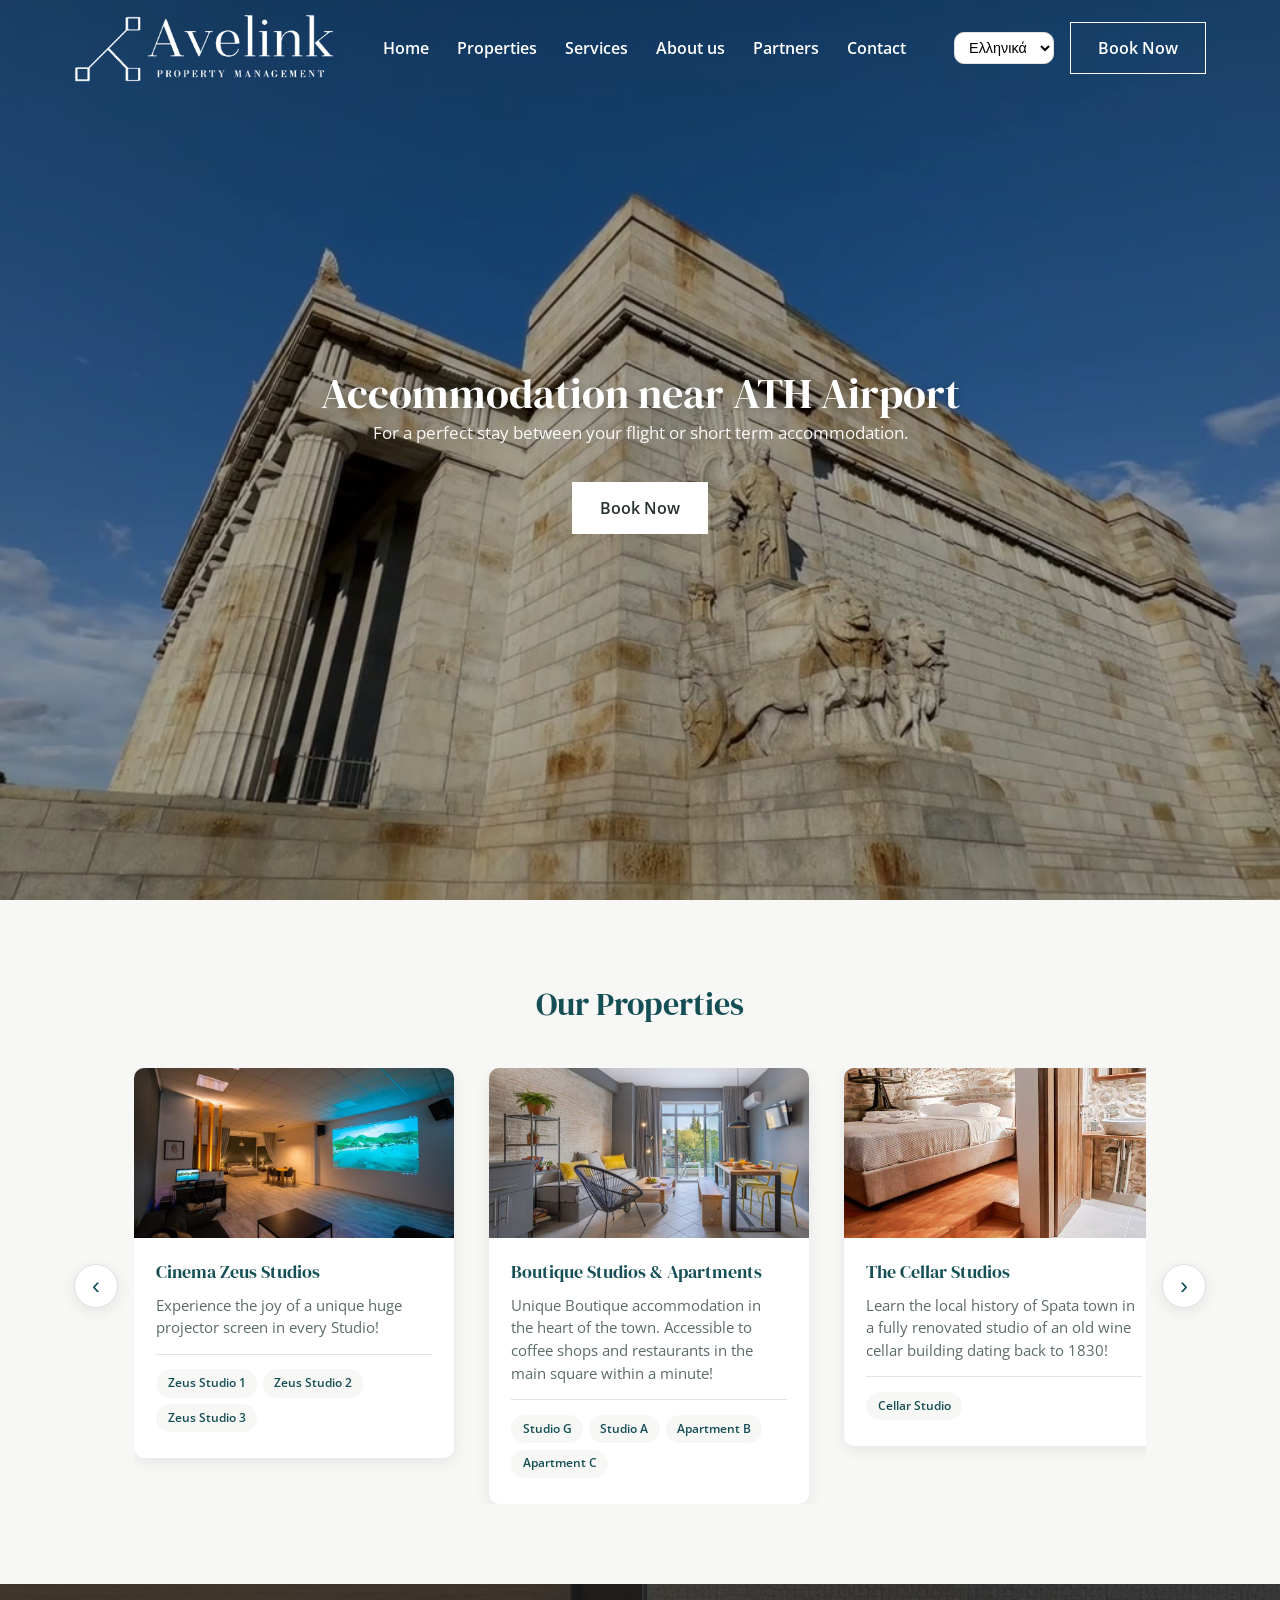
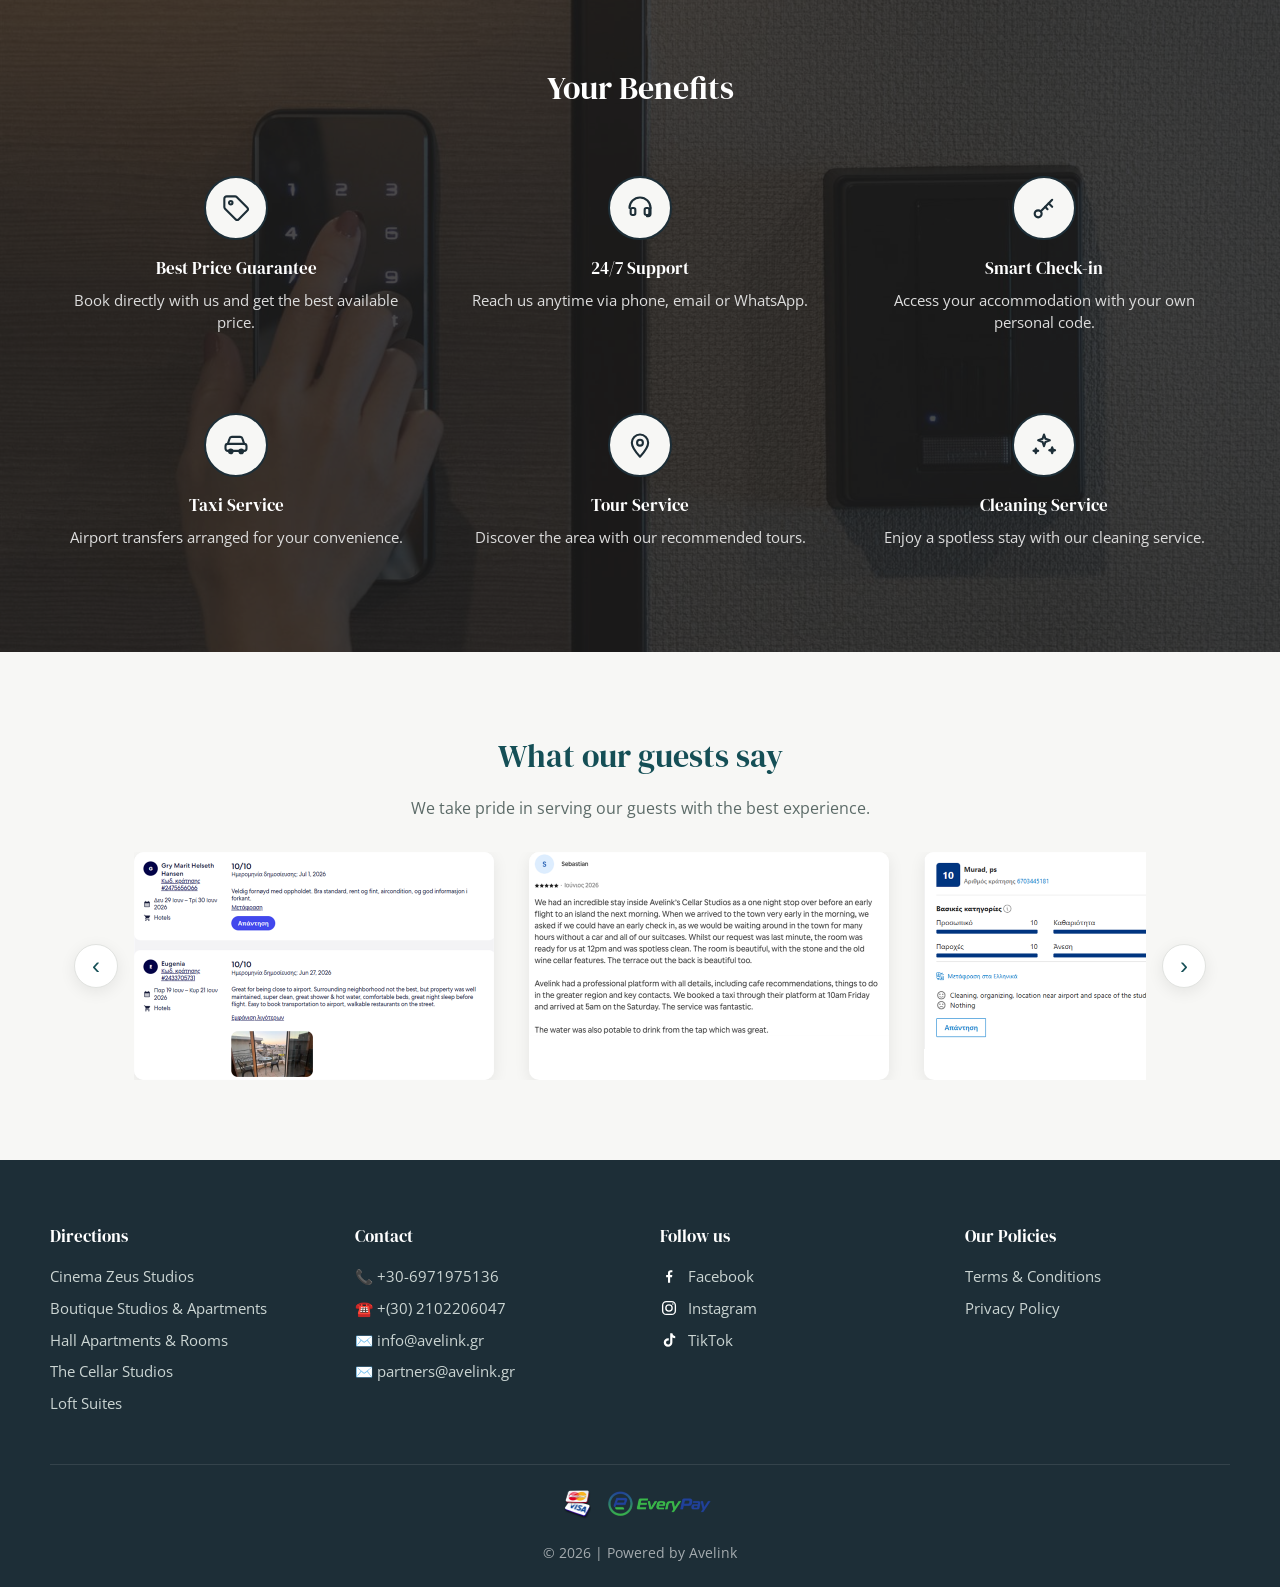
==== commit 665b6dbb: "Fix Boutique Studios & Apartments room labels (B/C are apartments, not studios) Co-Authored-By: Clau" ====
--- a/index.html
+++ b/index.html
@@ -113,8 +113,8 @@
                 <ul class="property-card__rooms">
                   <li><a href="https://avelink.reserve-online.net/property/CINEMAZEUS/BTQG" target="_blank" rel="noopener">Studio G</a></li>
                   <li><a href="https://avelink.reserve-online.net/property/CINEMAZEUS/BTQA" target="_blank" rel="noopener">Studio A</a></li>
-                  <li><a href="https://avelink.reserve-online.net/property/CINEMAZEUS/BTQB" target="_blank" rel="noopener">Studio B</a></li>
-                  <li><a href="https://avelink.reserve-online.net/property/CINEMAZEUS/BTQC" target="_blank" rel="noopener">Studio C</a></li>
+                  <li><a href="https://avelink.reserve-online.net/property/CINEMAZEUS/BTQB" target="_blank" rel="noopener">Apartment B</a></li>
+                  <li><a href="https://avelink.reserve-online.net/property/CINEMAZEUS/BTQC" target="_blank" rel="noopener">Apartment C</a></li>
                 </ul>
               </div>
             </article>
@@ -309,11 +309,11 @@
       <div class="footer__col">
         <h4>Follow us</h4>
         <ul class="footer__social">
-          <li><a href="https://www.facebook.com/share/18vfhLD9Ee/" target="_blank" rel="noopener">
+          <li><a href="https://www.facebook.com/avelinkgr" target="_blank" rel="noopener">
             <svg class="social-icon" viewBox="0 0 24 24" fill="#fff" aria-hidden="true"><path d="M13.5 21v-7.5h2.5l.4-3H13.5V8.5c0-.87.24-1.46 1.5-1.46H16.5V4.35C16.24 4.32 15.34 4.24 14.3 4.24c-2.16 0-3.64 1.32-3.64 3.75V10.5H8.2v3h2.46V21h2.84Z"/></svg>
             Facebook
           </a></li>
-          <li><a href="https://www.instagram.com/avelinkgr?igsi=MW1id2Q2aWJsYWd6Mg==" target="_blank" rel="noopener">
+          <li><a href="https://www.instagram.com/avelink.gr/" target="_blank" rel="noopener">
             <svg class="social-icon" viewBox="0 0 24 24" fill="none" stroke="#fff" stroke-width="1.8" aria-hidden="true"><rect x="3.5" y="3.5" width="17" height="17" rx="5"/><circle cx="12" cy="12" r="4.2"/><circle cx="17.2" cy="6.8" r="1" fill="#fff" stroke="none"/></svg>
             Instagram
           </a></li>
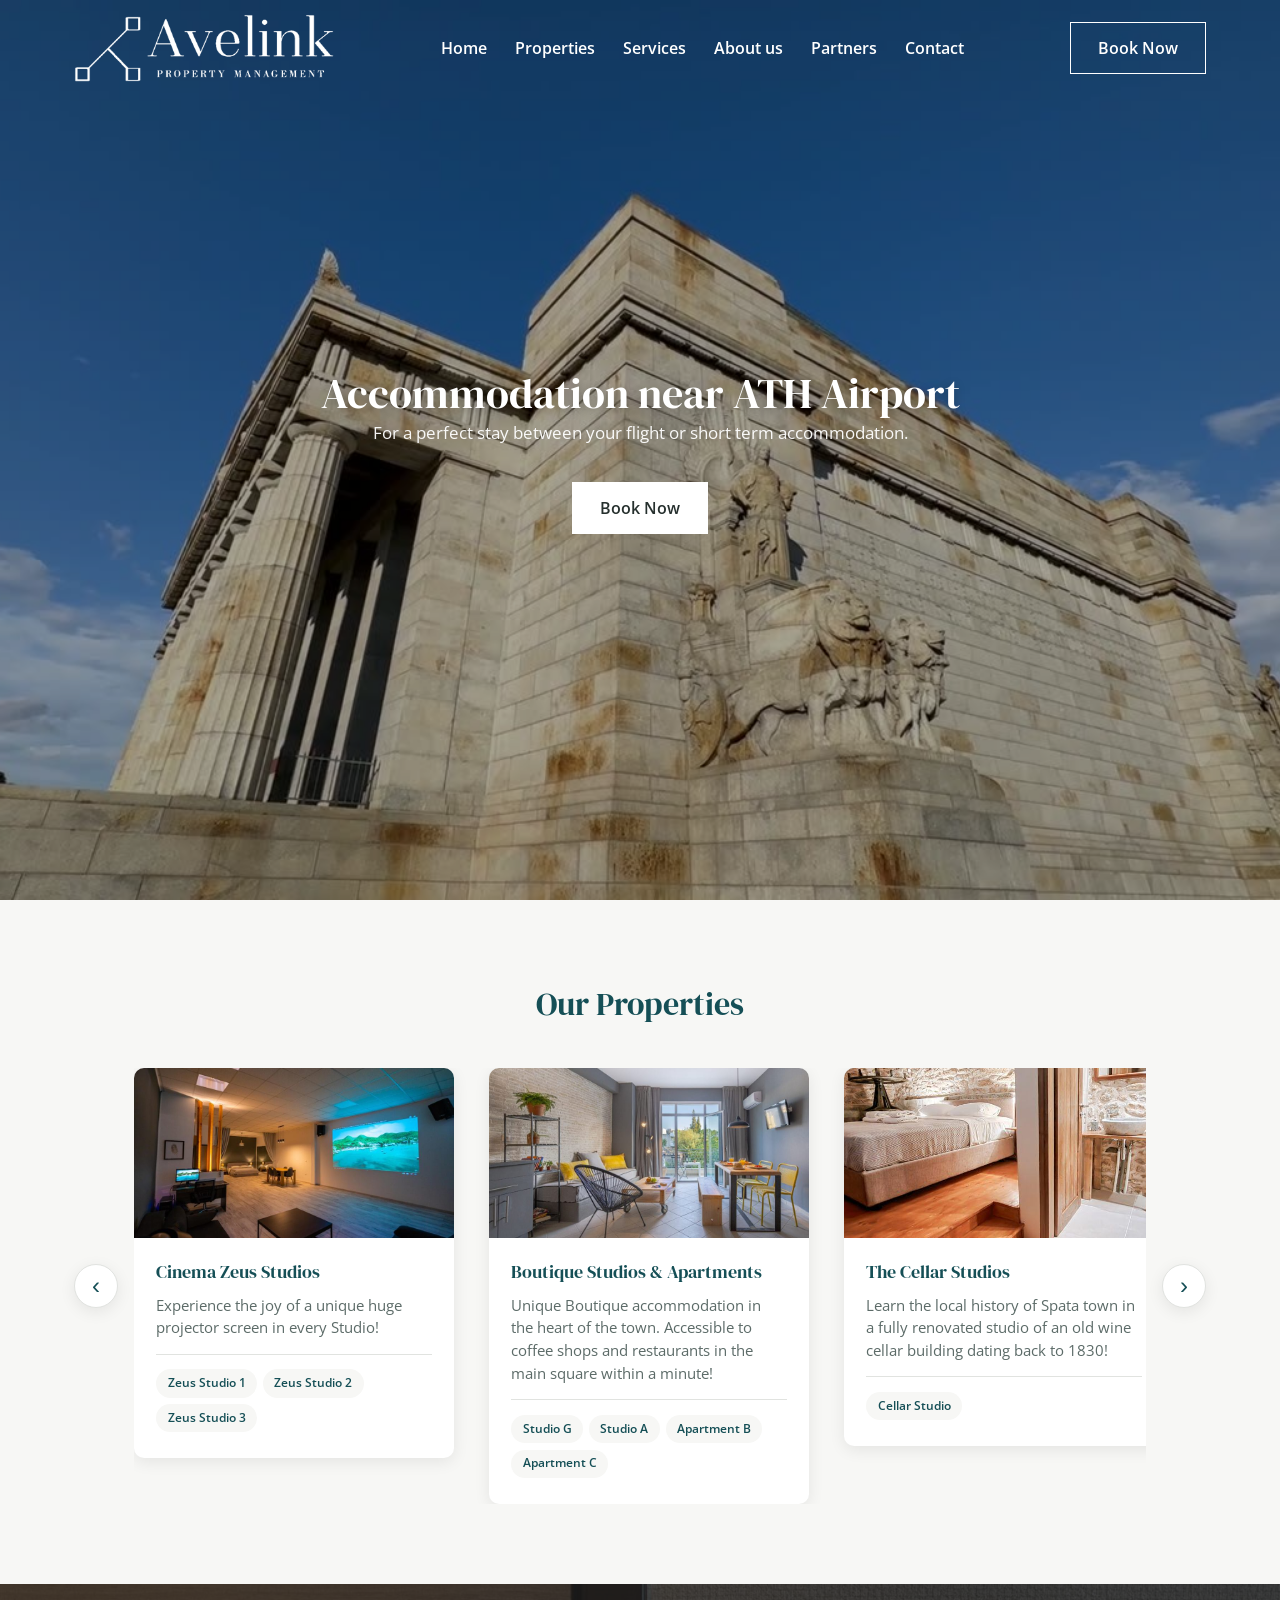
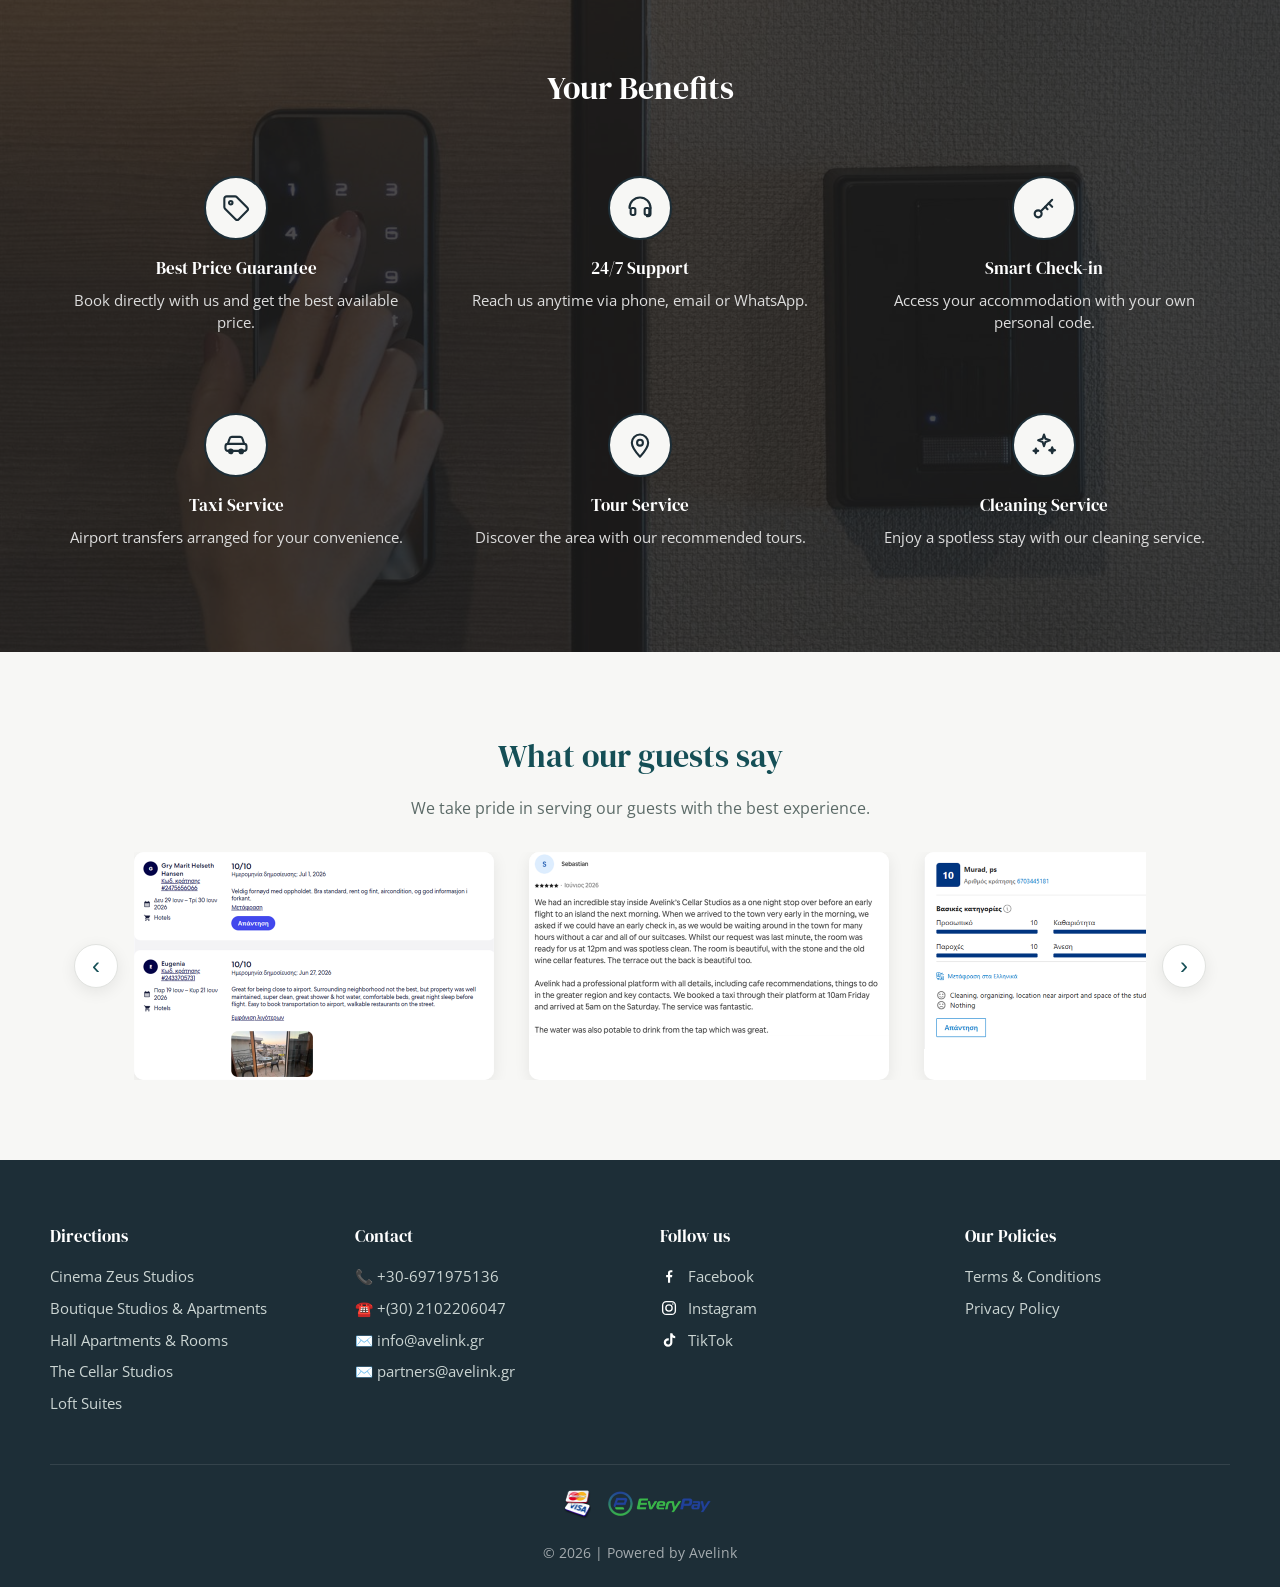
==== commit e1b942fb: "Remove non-functional language selector The Ελληνικά/English dropdown had no JS behind it and there'" ====
--- a/index.html
+++ b/index.html
@@ -1,12 +1,84 @@
 <!DOCTYPE html>
-<html lang="el">
+<html lang="en">
 <head>
   <meta charset="UTF-8">
   <meta name="viewport" content="width=device-width, initial-scale=1.0">
-  <title>Stay near Athens airport. Collection of apartments &amp; studios</title>
-  <meta name="description" content="Avelink offers hotel, apartments and rooms near Athens airport for a perfect stay between your flights or a short term visit to Athens.">
-  <meta property="og:title" content="Stay near Athens airport. Collection of apartments &amp; studios">
-  <meta property="og:description" content="Avelink offers hotel, apartments and rooms near Athens airport for a perfect stay between your flights or a short term visit to Athens.">
+  <title>Hotel Rooms &amp; Apartments Near Athens Airport | Avelink</title>
+  <meta name="description" content="Studios &amp; apartments minutes from Athens International Airport (Eleftherios Venizelos, ATH) in Spata. Free parking, self check-in &amp; 24/7 support — ideal for layovers or short stays.">
+  <meta name="robots" content="index, follow, max-image-preview:large">
+  <link rel="canonical" href="https://avelink.gr/">
+
+  <meta property="og:type" content="website">
+  <meta property="og:site_name" content="Avelink">
+  <meta property="og:locale" content="en_US">
+  <meta property="og:url" content="https://avelink.gr/">
+  <meta property="og:title" content="Hotel Rooms &amp; Apartments Near Athens Airport | Avelink">
+  <meta property="og:description" content="Studios &amp; apartments minutes from Athens International Airport (Eleftherios Venizelos, ATH) in Spata. Free parking, self check-in &amp; 24/7 support — ideal for layovers or short stays.">
+  <meta property="og:image" content="https://avelink.gr/images/hero-poster.jpg">
+  <meta property="og:image:width" content="1280">
+  <meta property="og:image:height" content="720">
+  <meta name="twitter:card" content="summary_large_image">
+  <meta name="twitter:title" content="Hotel Rooms &amp; Apartments Near Athens Airport | Avelink">
+  <meta name="twitter:description" content="Studios &amp; apartments minutes from Athens International Airport (Eleftherios Venizelos, ATH) in Spata. Free parking, self check-in &amp; 24/7 support — ideal for layovers or short stays.">
+  <meta name="twitter:image" content="https://avelink.gr/images/hero-poster.jpg">
+
+  <script type="application/ld+json">
+  {
+    "@context": "https://schema.org",
+    "@graph": [
+      {
+        "@type": "Organization",
+        "@id": "https://avelink.gr/#organization",
+        "name": "Avelink",
+        "url": "https://avelink.gr/",
+        "logo": "https://avelink.gr/images/logo-color.png",
+        "image": "https://avelink.gr/images/hero-poster.jpg",
+        "telephone": "+30-697-197-5136",
+        "email": "info@avelink.gr",
+        "sameAs": [
+          "https://www.facebook.com/avelinkgr",
+          "https://www.instagram.com/avelink.gr/",
+          "https://www.tiktok.com/@avelink.gr"
+        ]
+      },
+      {
+        "@type": "LodgingBusiness",
+        "@id": "https://avelink.gr/#lodgingbusiness",
+        "name": "Avelink",
+        "description": "Studios and apartments near Athens International Airport (Eleftherios Venizelos) in Spata, Attica — ideal for layovers, short stays and airport transit guests.",
+        "url": "https://avelink.gr/",
+        "telephone": "+30-697-197-5136",
+        "priceRange": "€€",
+        "image": "https://avelink.gr/images/hero-poster.jpg",
+        "address": {
+          "@type": "PostalAddress",
+          "addressLocality": "Spata",
+          "addressRegion": "Attica",
+          "addressCountry": "GR"
+        },
+        "geo": {
+          "@type": "GeoCoordinates",
+          "latitude": 37.9594,
+          "longitude": 23.9236
+        },
+        "areaServed": "Athens International Airport (ATH), Spata, Attica, Greece",
+        "parentOrganization": { "@id": "https://avelink.gr/#organization" },
+        "sameAs": [
+          "https://www.facebook.com/avelinkgr",
+          "https://www.instagram.com/avelink.gr/"
+        ]
+      },
+      {
+        "@type": "WebSite",
+        "@id": "https://avelink.gr/#website",
+        "url": "https://avelink.gr/",
+        "name": "Avelink",
+        "publisher": { "@id": "https://avelink.gr/#organization" },
+        "inLanguage": "en"
+      }
+    ]
+  }
+  </script>
 
   <!-- Ίδιες γραμματοσειρές με το avelink.gr: DM Serif Display (τίτλοι) + Open Sans (κείμενο) -->
   <link rel="icon" href="images/favicon-32x32.png" sizes="32x32" type="image/png">
@@ -35,7 +107,7 @@
         <li class="has-dropdown">
           <a href="#services">Services</a>
           <ul class="dropdown">
-            <li><a href="taxi-service.html">Taxi Service</a></li>
+            <li><a href="support.html">Taxi Service</a></li>
             <li><a href="tour-service.html">Tour Service</a></li>
           </ul>
         </li>
@@ -45,10 +117,6 @@
       </ul>
 
       <div class="navbar__actions">
-        <select class="lang-select">
-          <option value="el">Ελληνικά</option>
-          <option value="en">English</option>
-        </select>
         <a href="https://menoapartments.reserve-online.net/" class="btn btn--book" target="_blank" rel="noopener">Book Now</a>
       </div>
 
--- a/css/style.css
+++ b/css/style.css
@@ -296,14 +296,6 @@
   gap: 1rem;
 }
 
-.lang-select {
-  border: 1px solid var(--color-border);
-  border-radius: var(--radius);
-  padding: 0.4rem 0.6rem;
-  background: var(--color-surface);
-  font-size: 0.9rem;
-}
-
 /* Hamburger (mobile) */
 .navbar__toggle {
   display: none;
@@ -829,6 +821,12 @@
 
 .price-badge {
   display: inline-block;
+  /* Ρητά η sans-serif γραμματοσειρά του σώματος (όχι κληρονομιά) — το
+     badge του "5–8 persons" κάθεται μέσα σε <h2> (για να "τυλίγεται"
+     σωστά δίπλα στο "(upon availability)" σε mobile) και χωρίς αυτό θα
+     κληρονομούσε τη διακοσμητική serif γραμματοσειρά των τίτλων,
+     φαίνοντας πιο "έντονο" από το badge του "1–4 persons". */
+  font-family: "Open Sans", "Segoe UI", Roboto, Arial, sans-serif;
   font-size: 0.78rem;
   font-weight: 600;
   padding: 0.3rem 0.85rem;
@@ -1351,4 +1349,20 @@
     padding: 0.7rem 0.85rem;
     font-size: 0.92rem;
   }
-}
+
+  /* Στο κινητό, το scroll προς #properties (π.χ. από το nav link ή το
+     "Book a Property") σταματάει ήδη στο ελάχιστο δυνατό ύψος κάτω από
+     το fixed header (scroll-margin-top = --header-height στο .properties
+     — δεν μπορεί να μειωθεί άλλο χωρίς ο τίτλος να κρυφτεί πίσω του).
+     Το μεγάλο top padding + το κενό κάτω από τον τίτλο όμως έτρωγαν
+     αρκετό ύψος στο μικρό viewport, με αποτέλεσμα η πρώτη κάρτα (μαζί
+     με την εικόνα της) να μη χωράει ολόκληρη στην ορατή περιοχή. Τα
+     μαζεύουμε ώστε να φαίνεται ολόκληρη η κάρτα με την εικόνα. */
+  .properties {
+    padding-top: 2rem;
+  }
+
+  .properties .section-title {
+    margin-bottom: 1.25rem;
+  }
+}
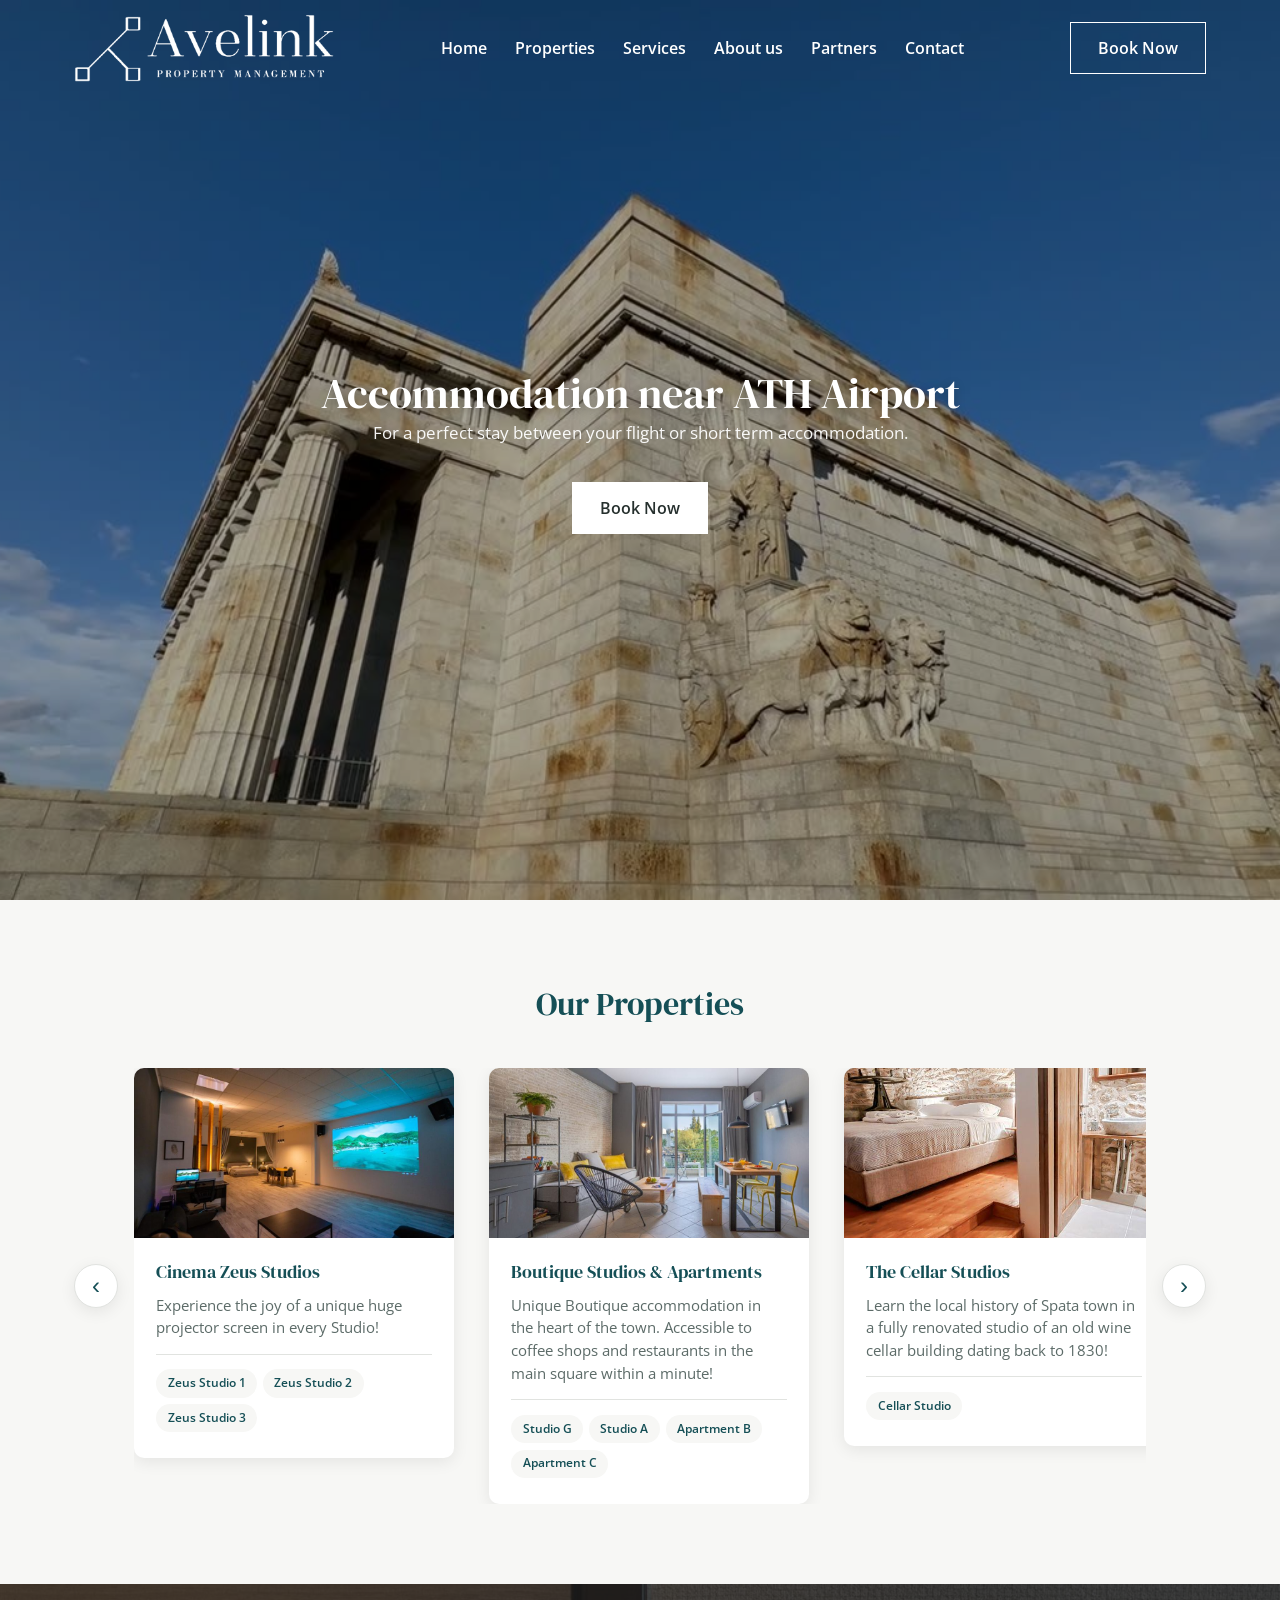
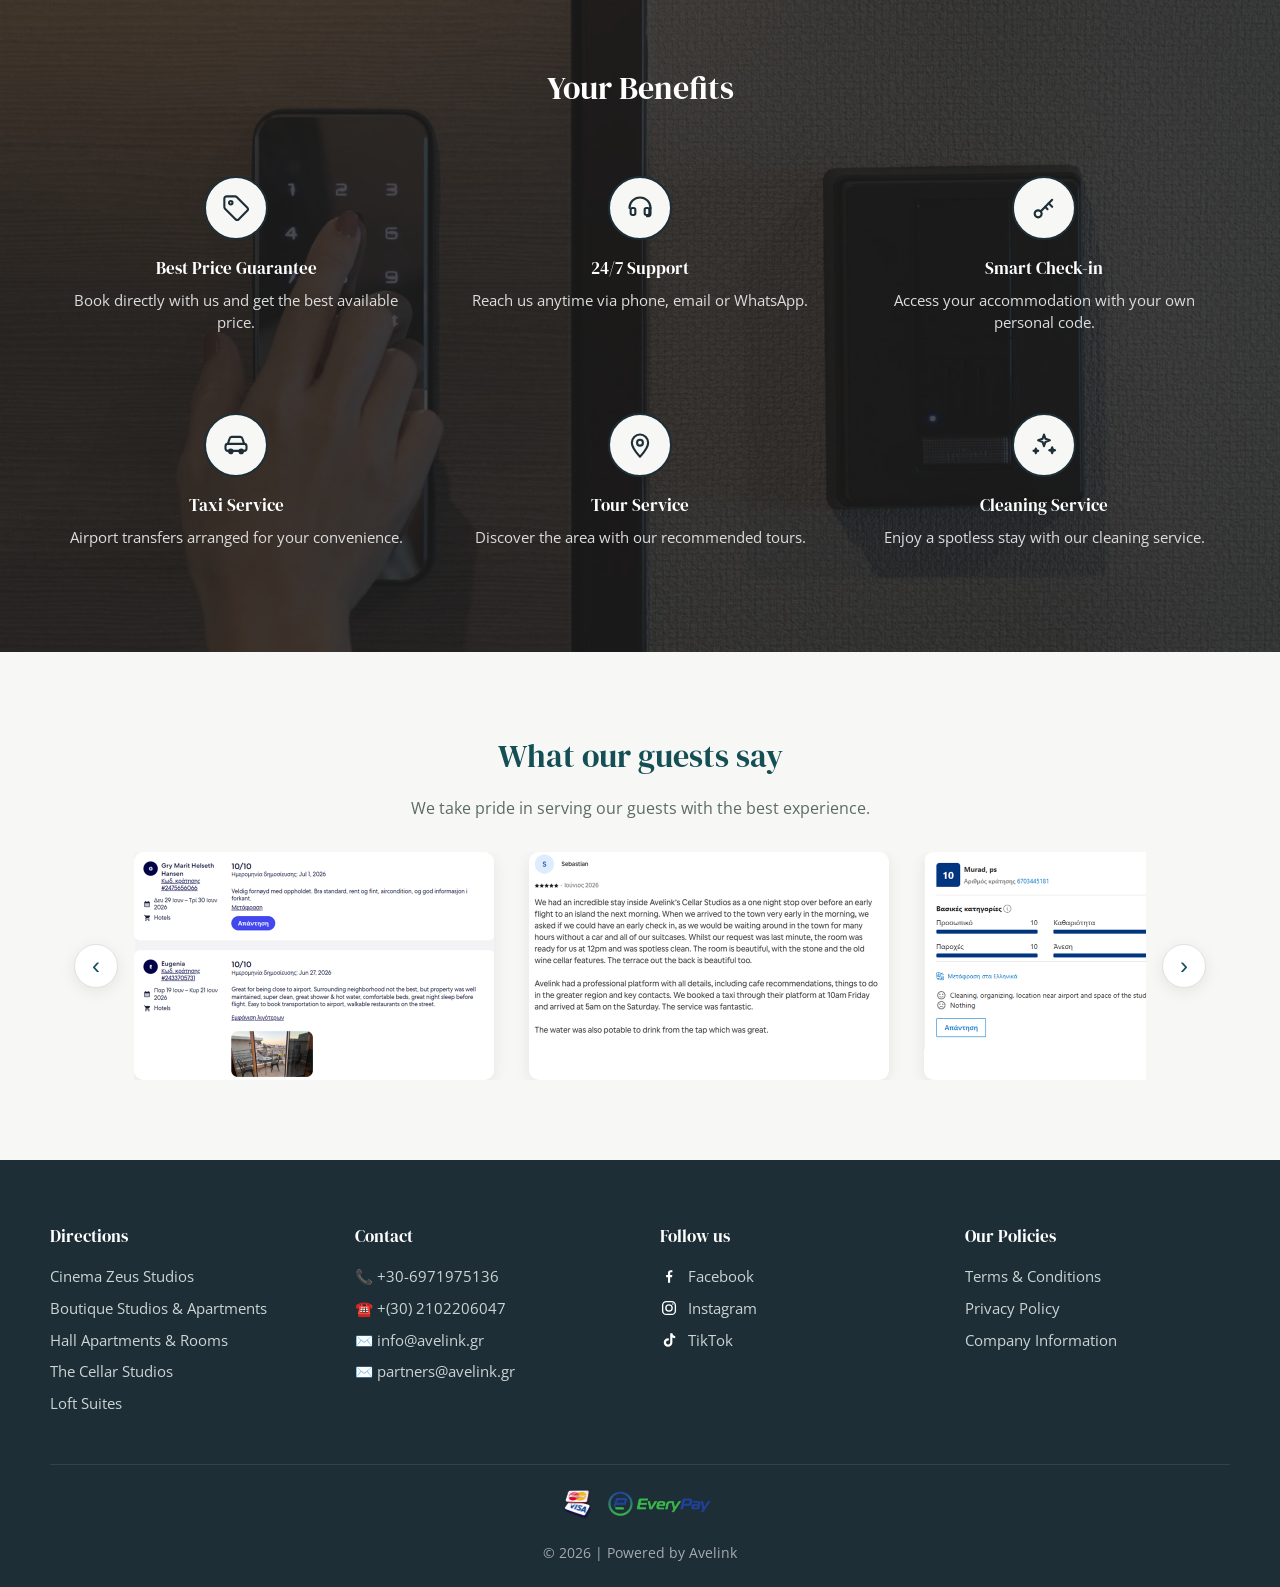
==== commit b23900e3: "Add /companyinfo page with legal company registration details Previously /companyinfo redirected to " ====
--- a/index.html
+++ b/index.html
@@ -397,6 +397,7 @@
         <ul>
           <li><a href="terms-and-conditions.html">Terms &amp; Conditions</a></li>
           <li><a href="privacy-policy.html">Privacy Policy</a></li>
+          <li><a href="companyinfo.html">Company Information</a></li>
         </ul>
       </div>
 
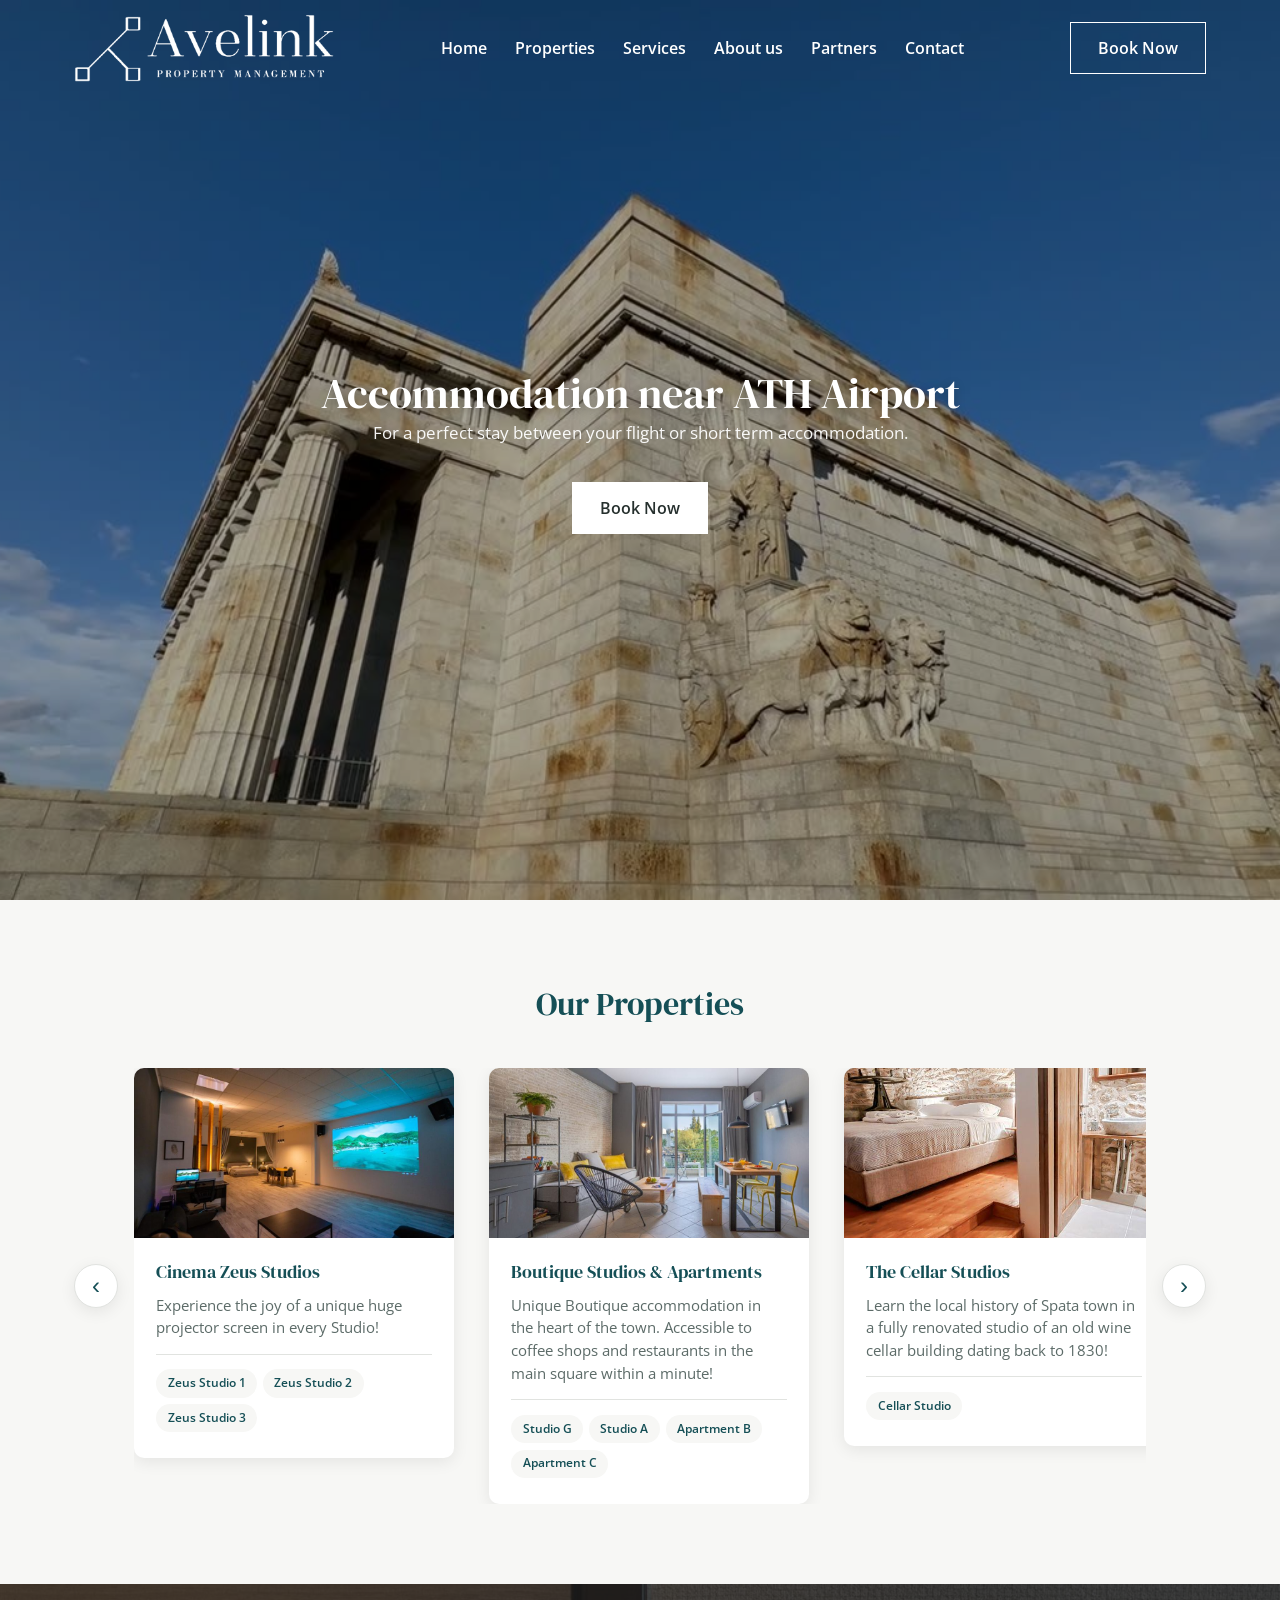
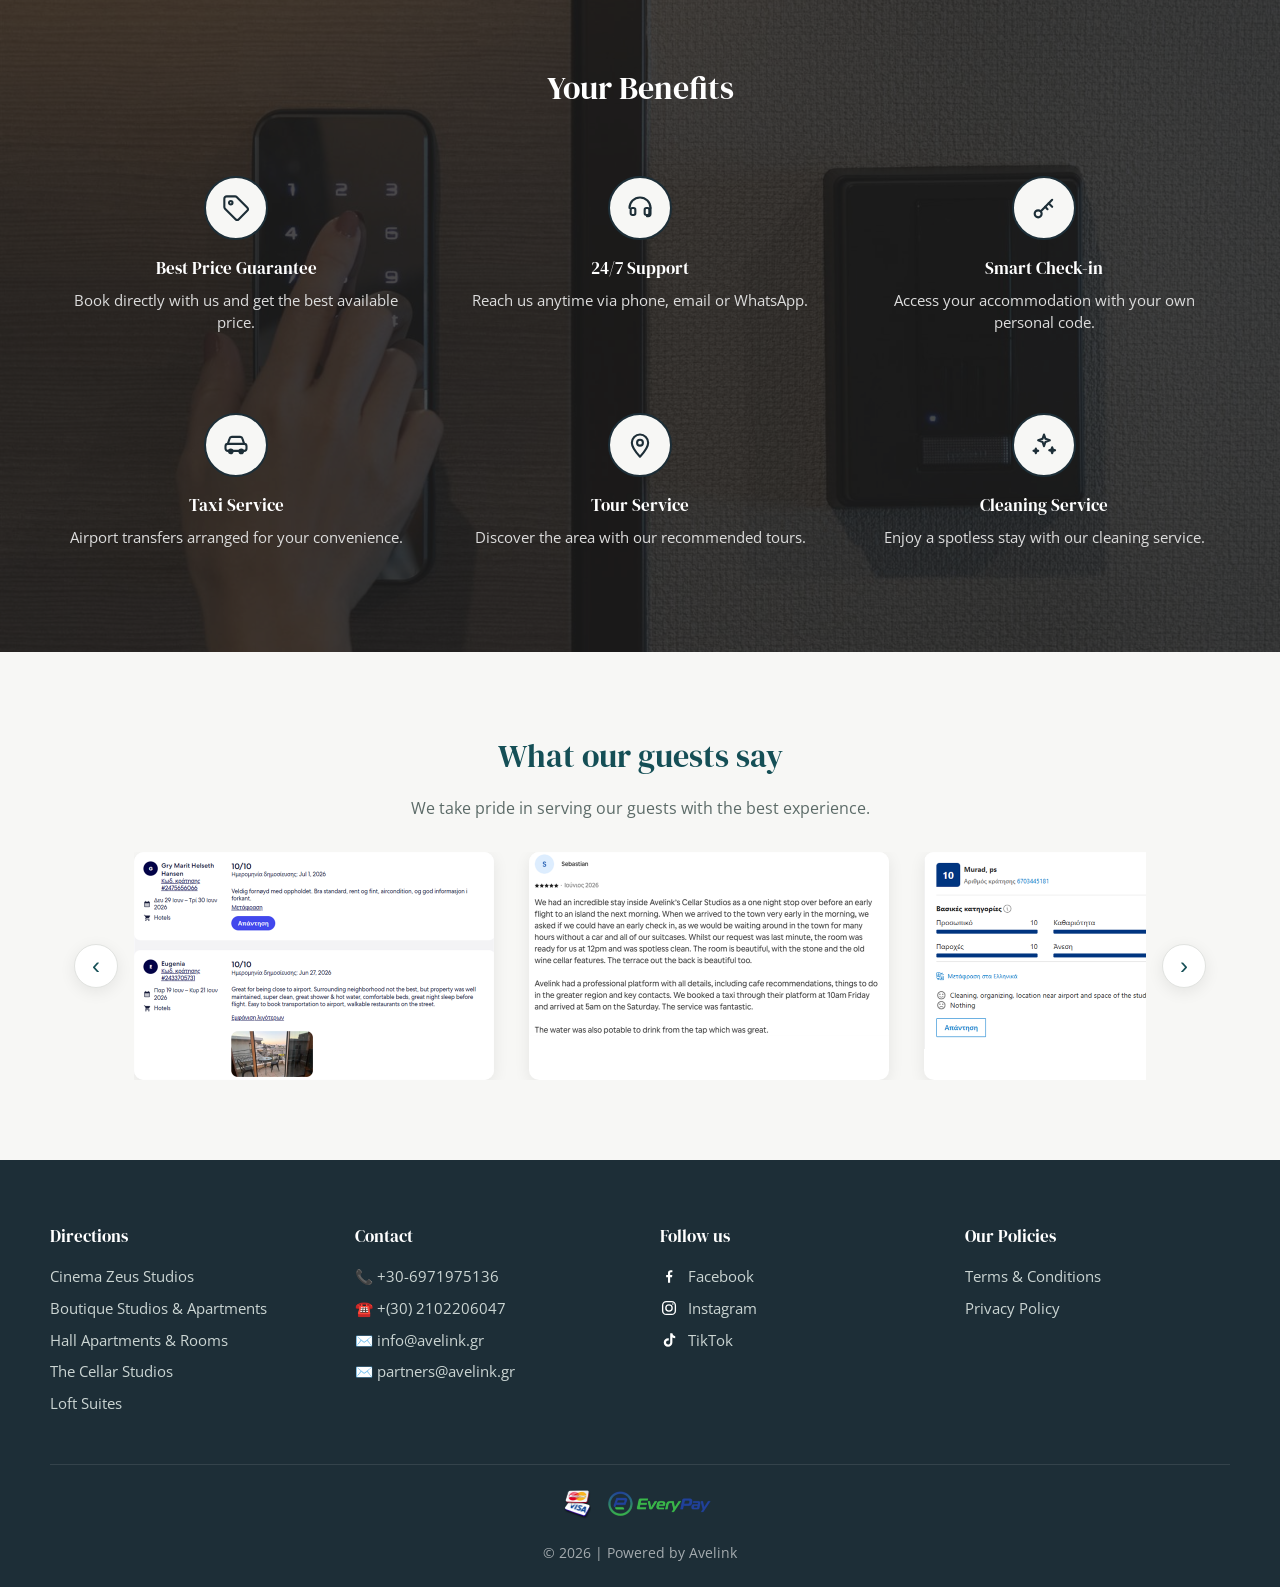
==== commit 02f95b39: "Remove Company Information link from footer nav Page stays live at /companyinfo, just no longer link" ====
--- a/index.html
+++ b/index.html
@@ -397,7 +397,6 @@
         <ul>
           <li><a href="terms-and-conditions.html">Terms &amp; Conditions</a></li>
           <li><a href="privacy-policy.html">Privacy Policy</a></li>
-          <li><a href="companyinfo.html">Company Information</a></li>
         </ul>
       </div>
 
